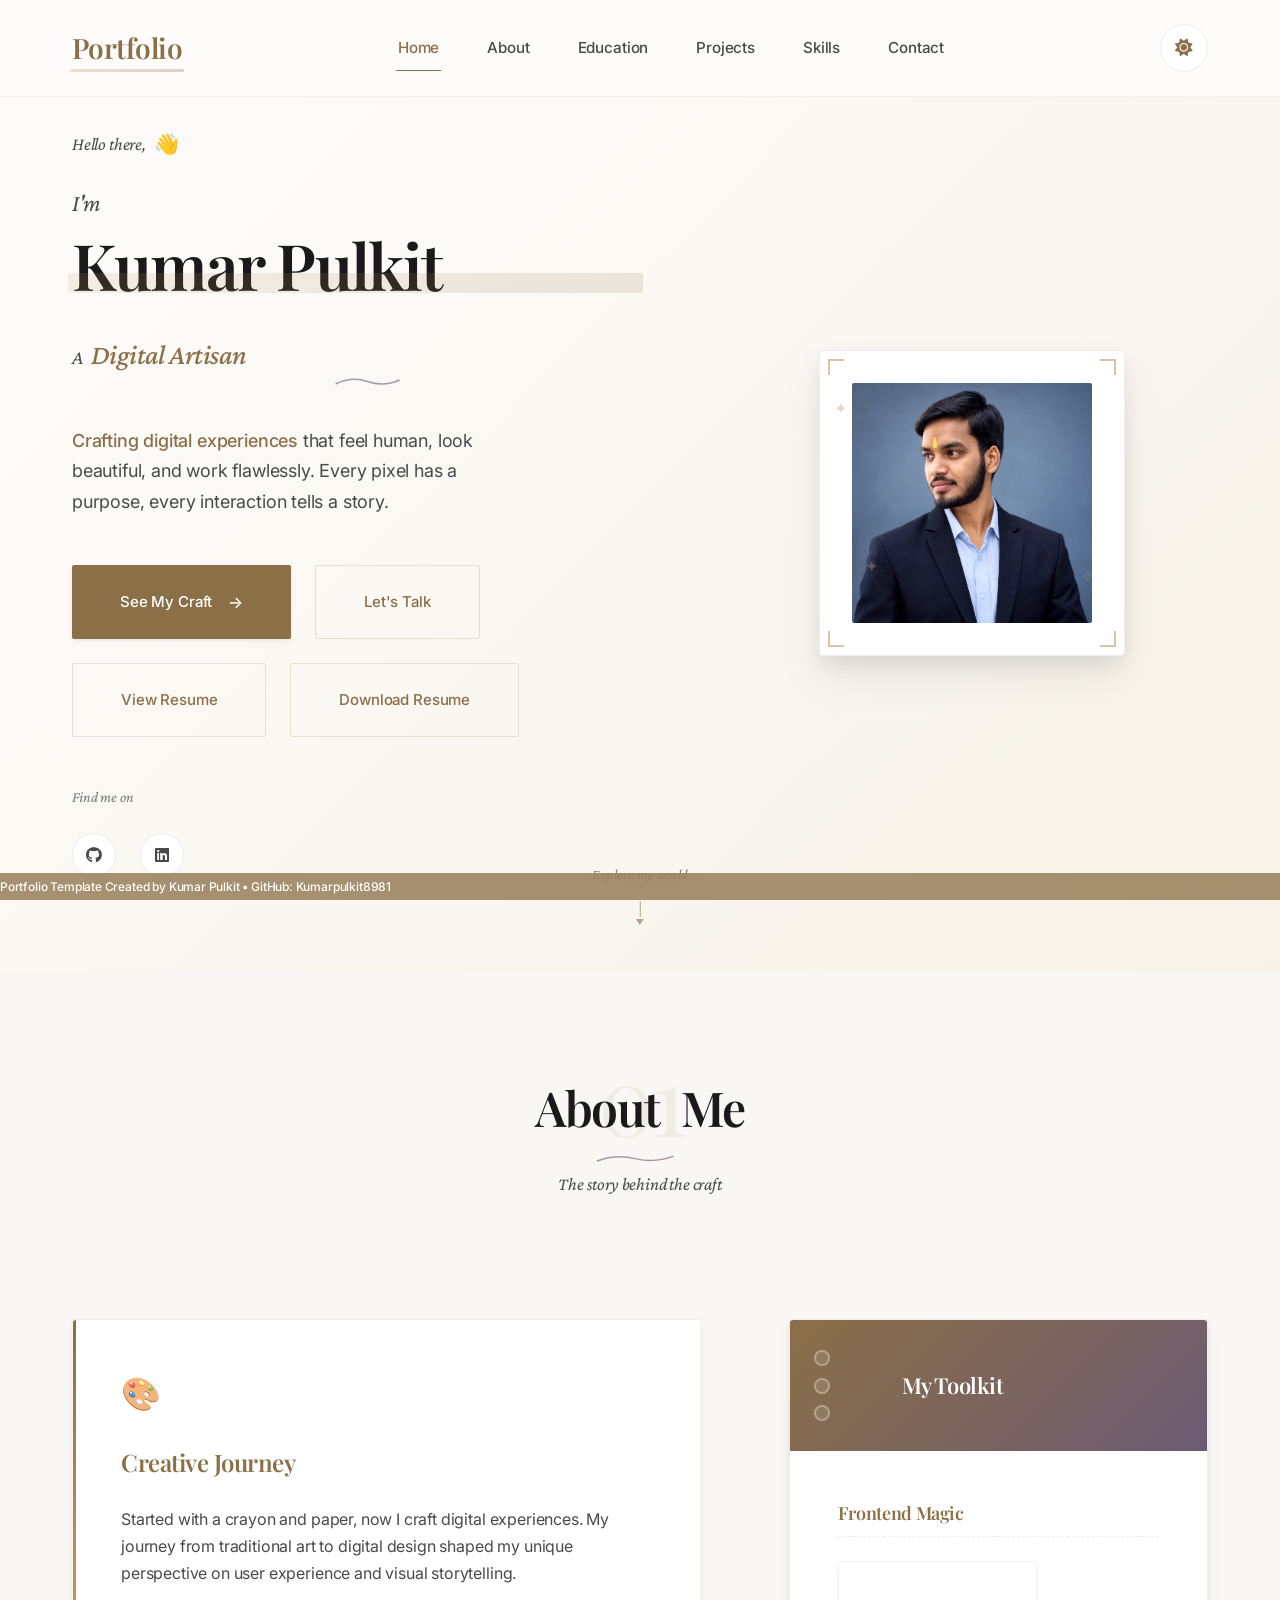
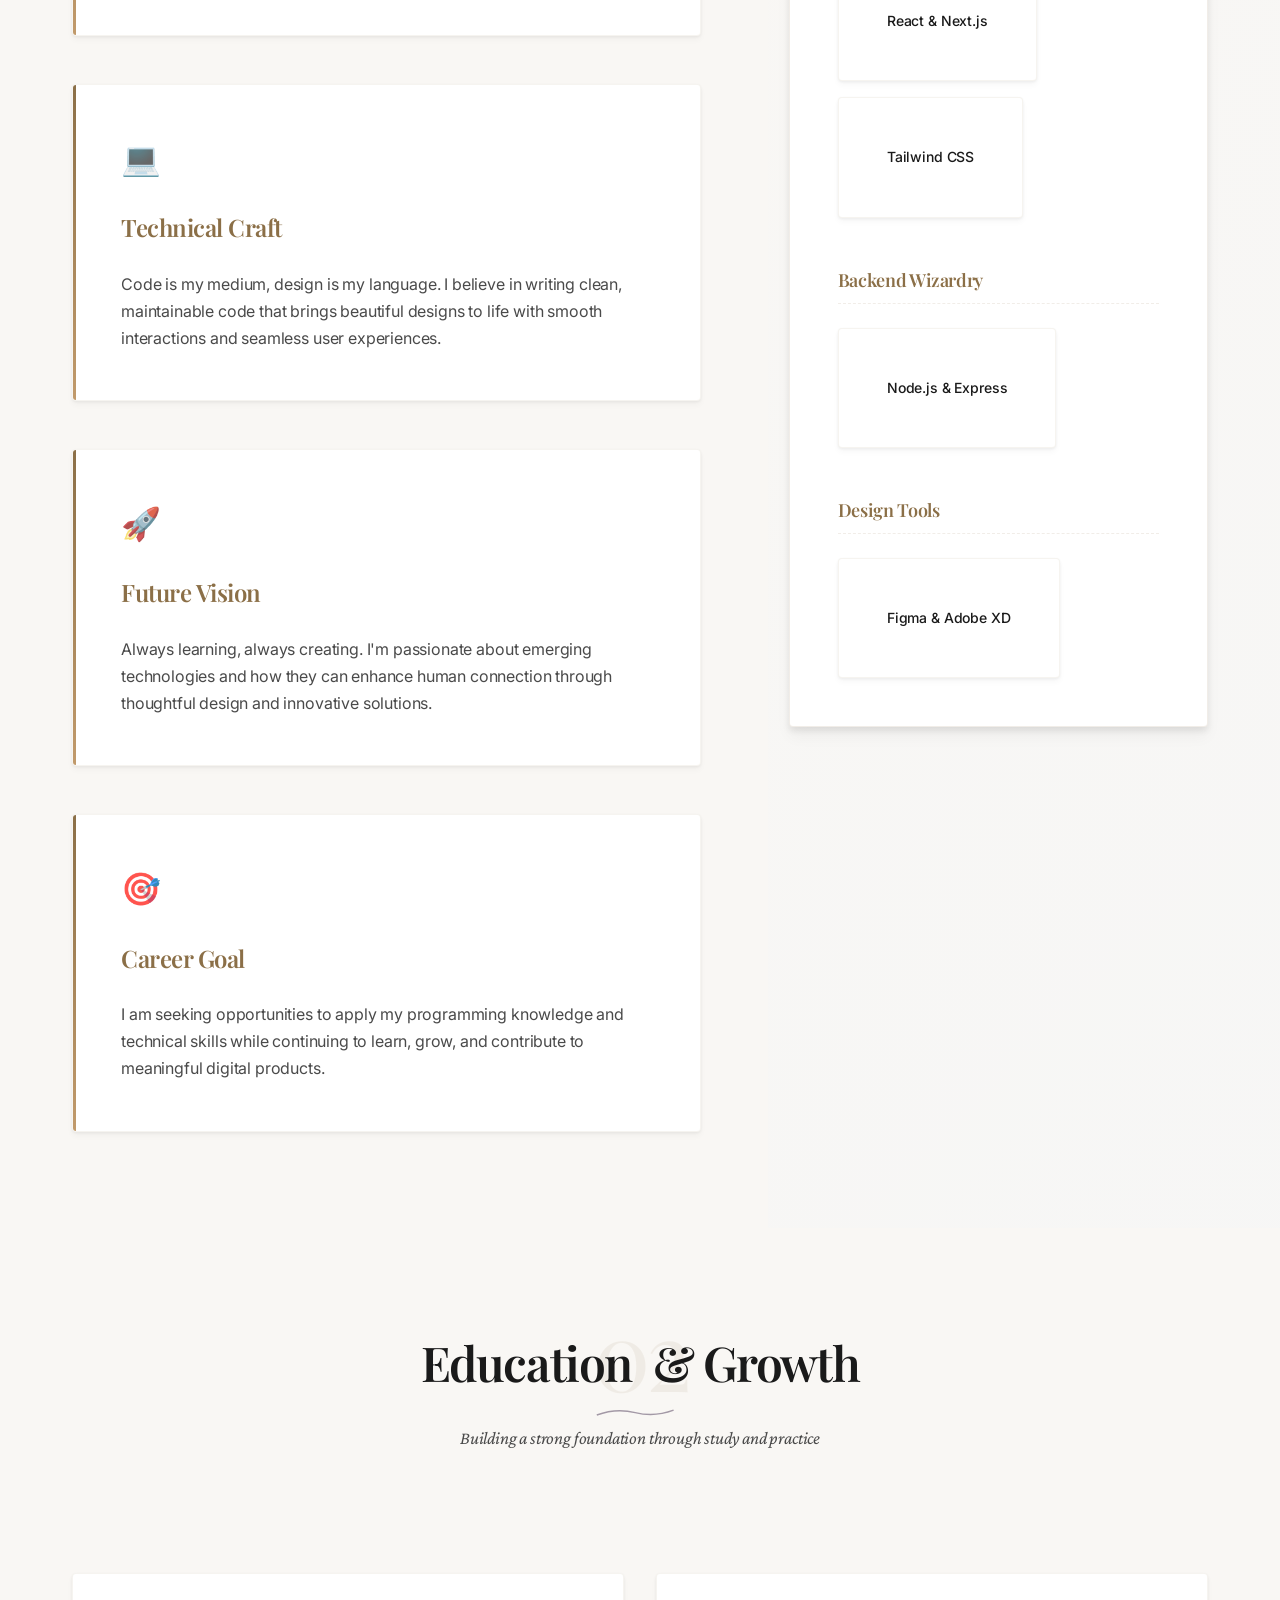
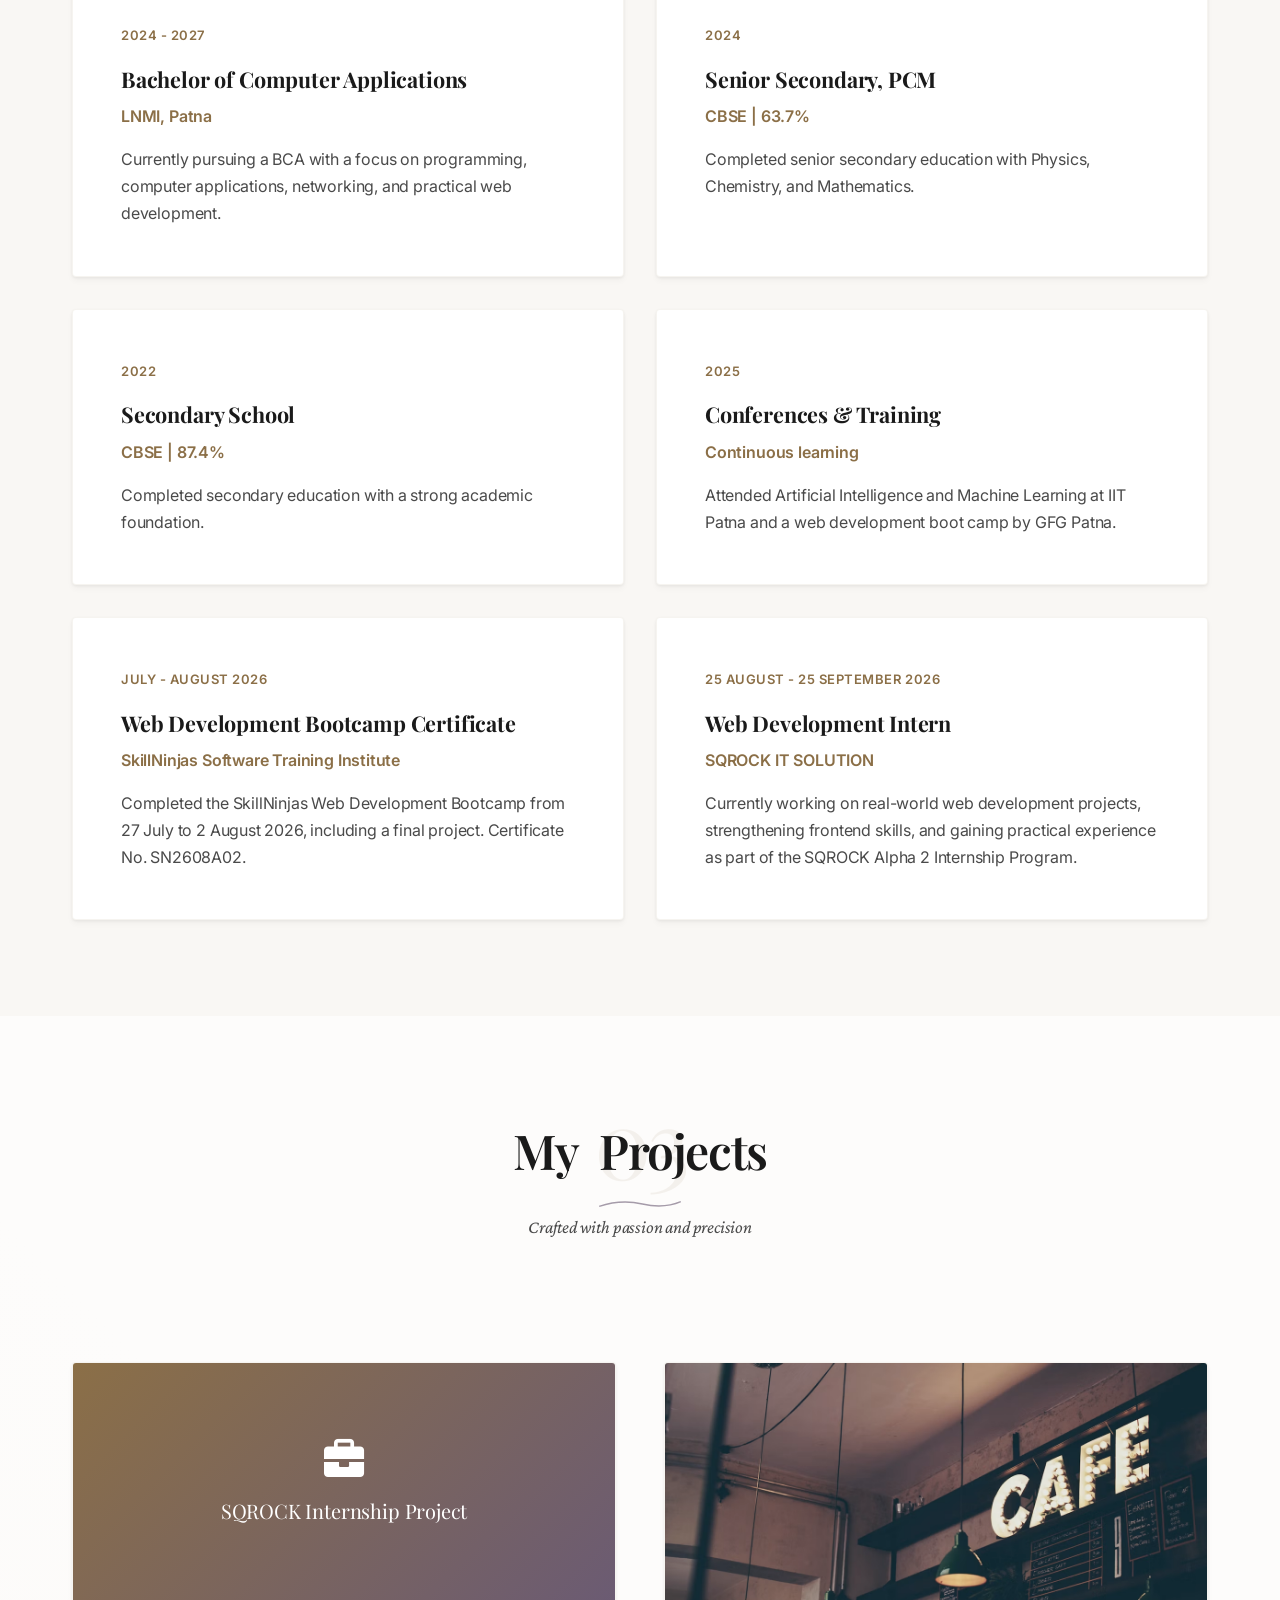
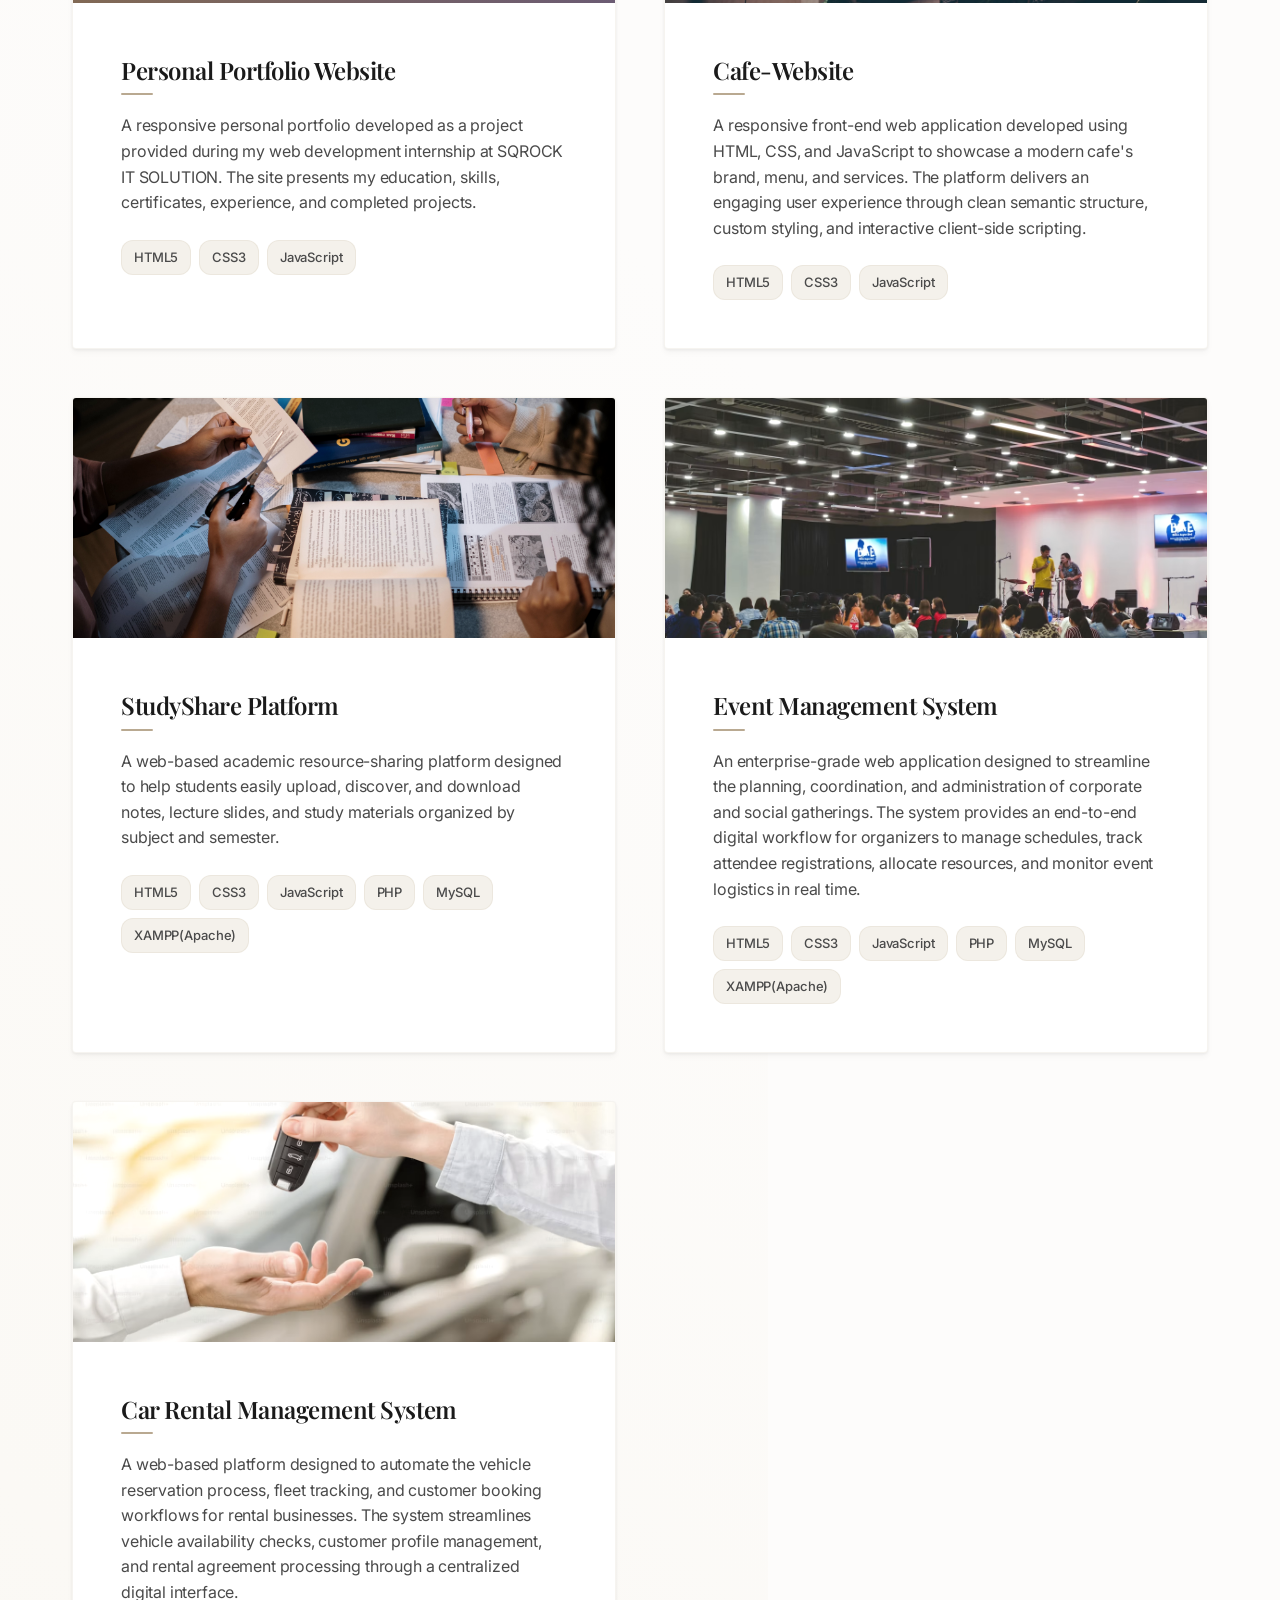
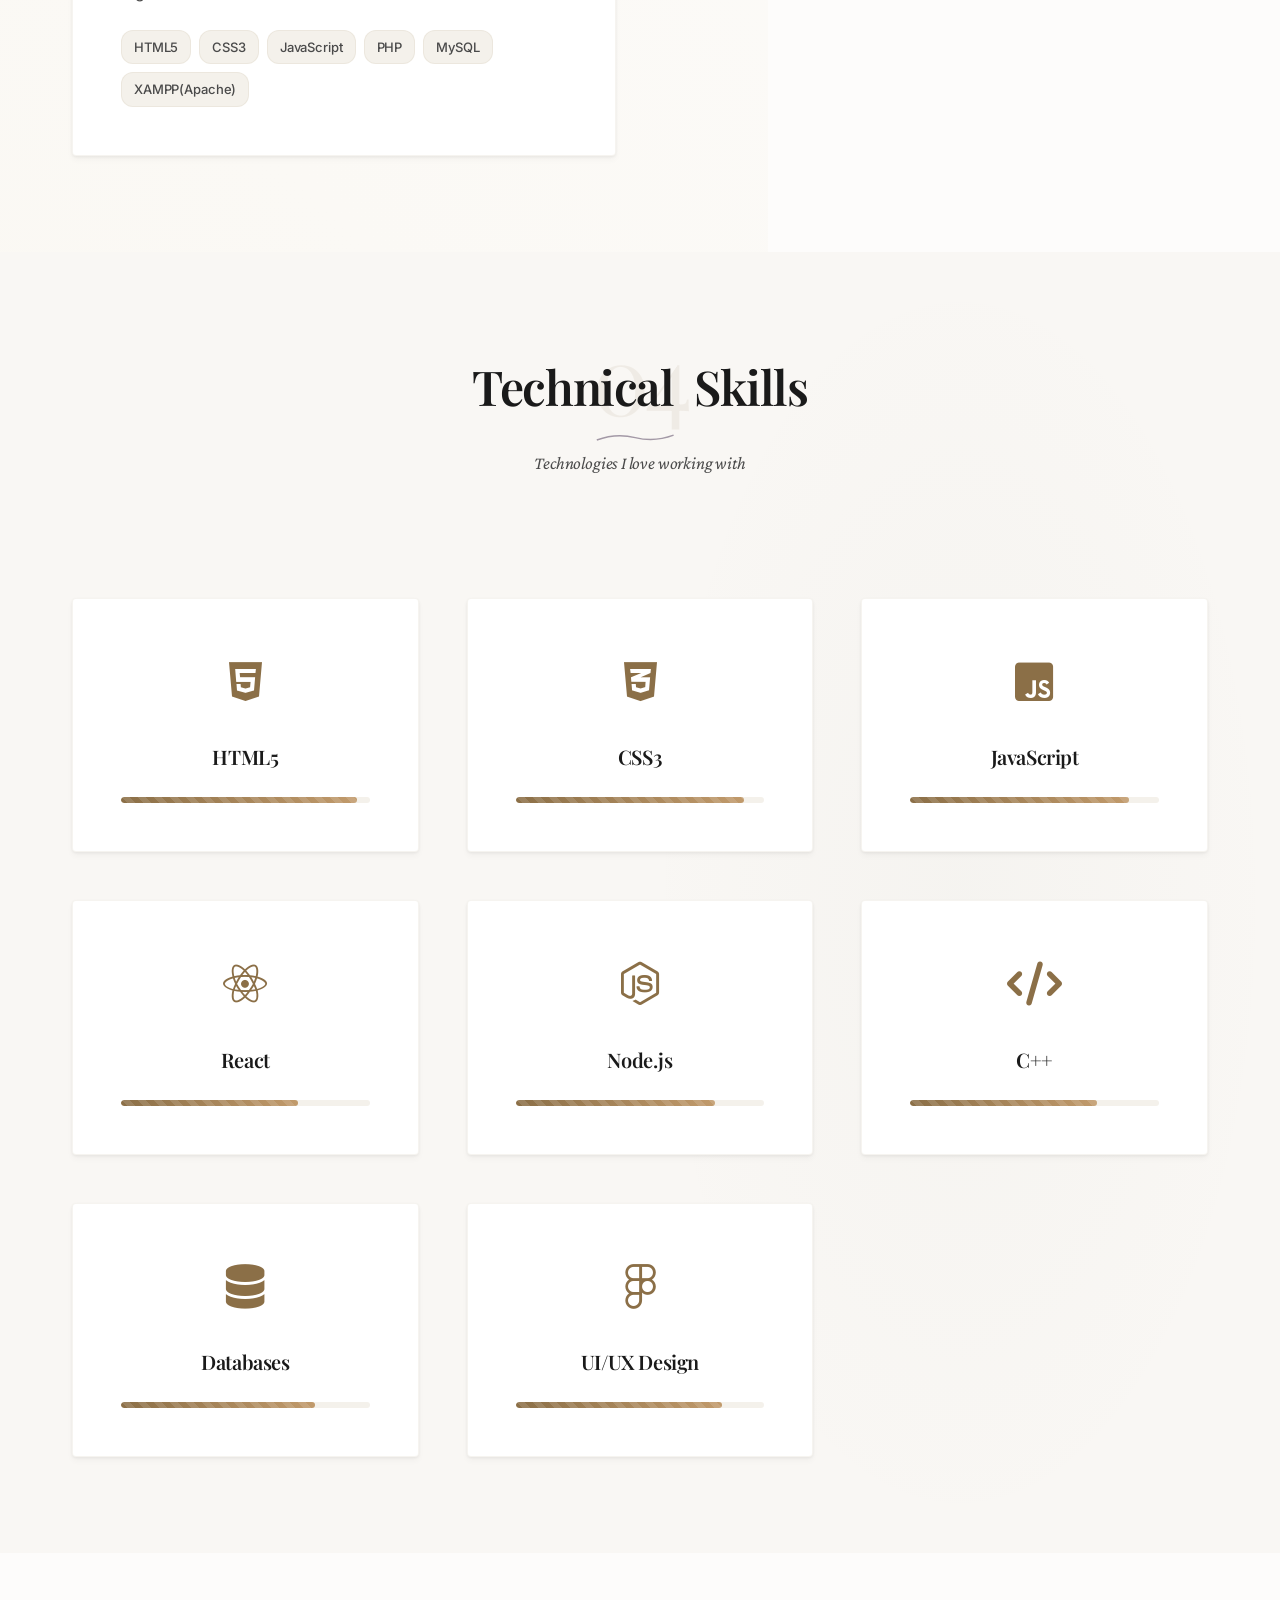
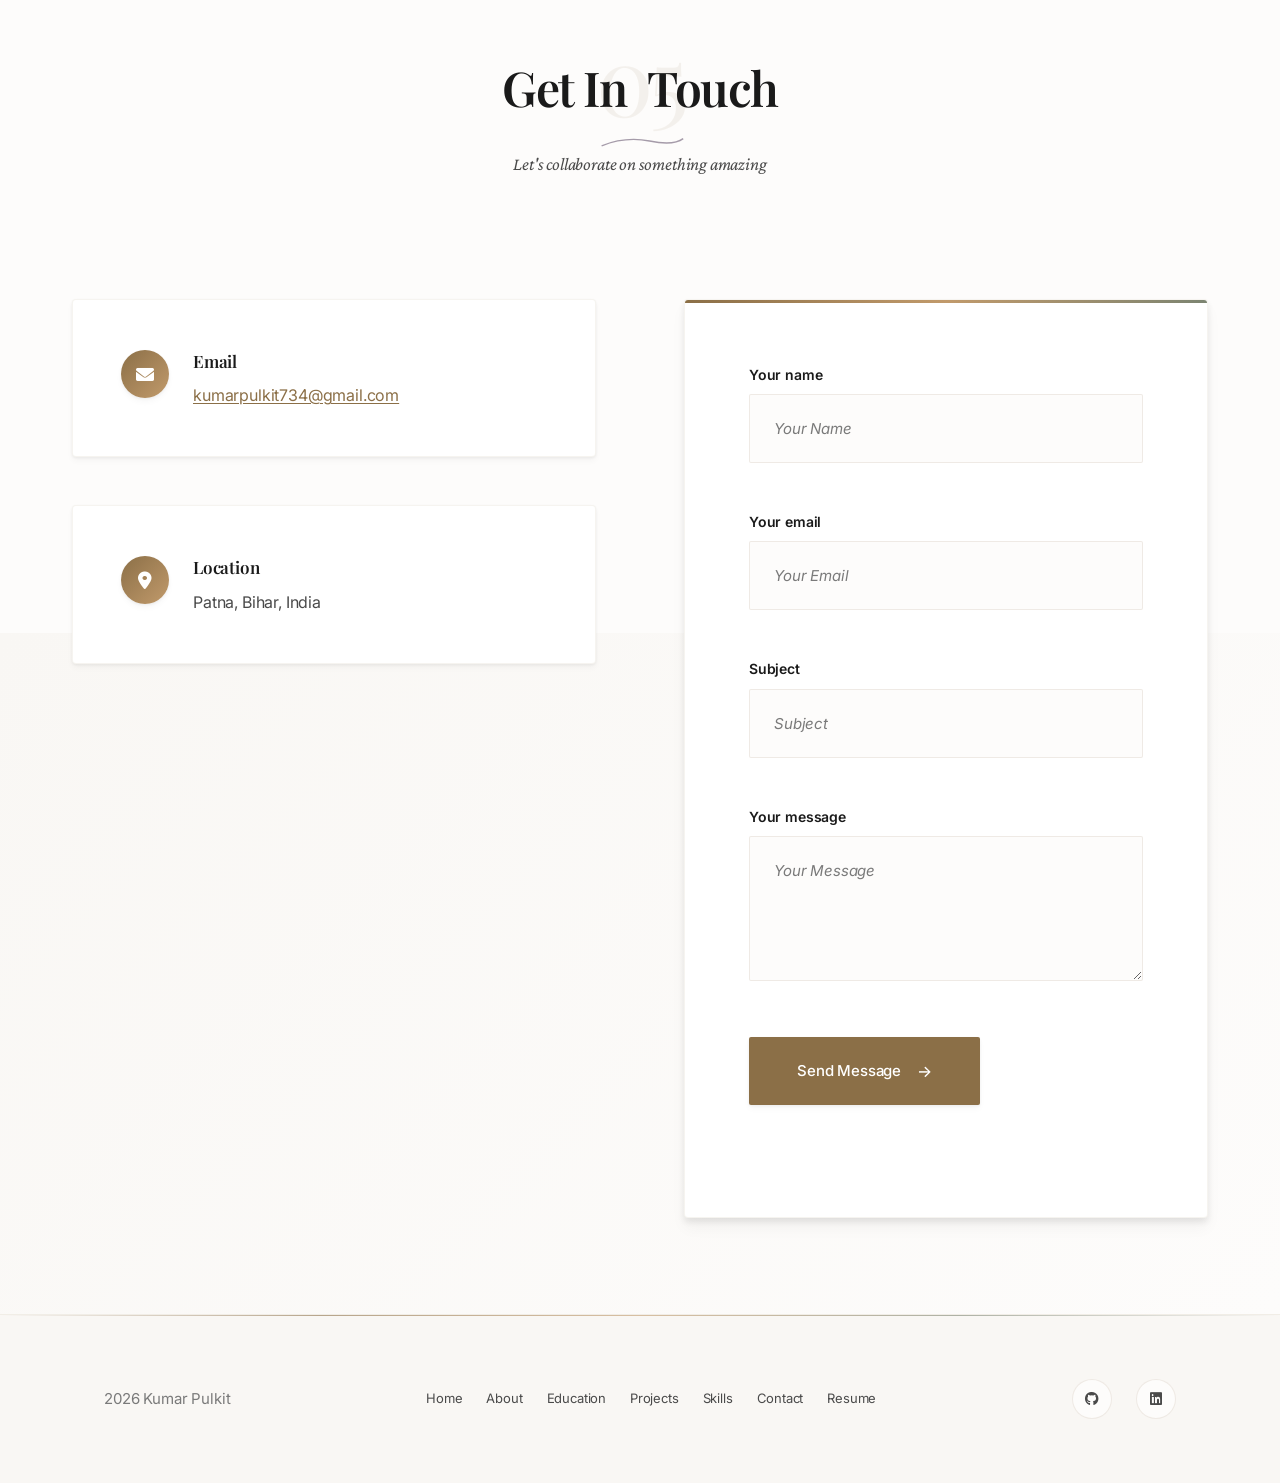
==== index.html @ 96146b45 "Fresh start" ====
<!DOCTYPE html>
<html lang="en">
<head>
    <meta charset="UTF-8">
    <meta name="viewport" content="width=device-width, initial-scale=1.0">
    <title>Kumar Pulkit - Digital Artisan</title>
    <meta name="description" content="Professional portfolio of a digital artisan crafting exceptional web experiences">
    <meta property="og:title" content="Kumar Pulkit - Digital Artisan">
    <meta property="og:description" content="Professional portfolio of Kumar Pulkit, crafting thoughtful digital experiences.">
    <meta property="og:type" content="website">
    <meta name="theme-color" content="#fdfcfb">
    <link rel="preconnect" href="https://cdnjs.cloudflare.com">
    <link href="https://cdnjs.cloudflare.com/ajax/libs/font-awesome/6.0.0/css/all.min.css" rel="stylesheet">
    <link rel="stylesheet" href="styles.css">
</head>
<body>
    <div class="creator-brand">
        <div class="brand-marquee">Portfolio Template Created by Kumar Pulkit  • GitHub: Kumarpulkit8981     </div>
    </div>
    <!-- Elegant Paper Texture -->
    <div class="paper-texture"></div>
    
    <!-- Sophisticated Background Elements -->
    <div class="art-elements">
        <div class="floating-shape shape-1"></div>
        <div class="floating-shape shape-2"></div>
        <div class="floating-shape shape-3"></div>
        <div class="ink-splash splash-1"></div>
        <div class="ink-splash splash-2"></div>
    </div>
    
    <!-- Navigation -->
    <nav class="navbar" id="navbar">
        <div class="nav-content">
            <a href="#home" class="logo" aria-label="Kumar Pulkit portfolio home">
                <div class="logo-sketch">
                    <span class="logo-text">Portfolio</span>
                    <div class="underline-sketch"></div>
                </div>
            </a>
            <div class="nav-links" id="navLinks">
                <a href="#home" class="nav-link active">
                    <span class="link-text">Home</span>
                    <div class="link-doodle"></div>
                </a>
                <a href="#about" class="nav-link">
                    <span class="link-text">About</span>
                    <div class="link-doodle"></div>
                </a>
                <a href="#education" class="nav-link">
                    <span class="link-text">Education</span>
                    <div class="link-doodle"></div>
                </a>
                <a href="#projects" class="nav-link">
                    <span class="link-text">Projects</span>
                    <div class="link-doodle"></div>
                </a>
                <a href="#skills" class="nav-link">
                    <span class="link-text">Skills</span>
                    <div class="link-doodle"></div>
                </a>
                <a href="#contact" class="nav-link">
                    <span class="link-text">Contact</span>
                    <div class="link-doodle"></div>
                </a>
            </div>
            <div class="nav-right">
                <button class="theme-toggle" id="themeToggle" type="button" aria-label="Switch to dark theme" aria-pressed="false">
                    <div class="toggle-inner">
                        <i class="fas fa-sun light-icon"></i>
                        <i class="fas fa-moon dark-icon"></i>
                    </div>
                </button>
                <button class="hamburger" id="hamburger" type="button" aria-label="Open navigation menu" aria-expanded="false" aria-controls="navLinks">
                    <span></span>
                    <span></span>
                    <span></span>
                </button>
            </div>
        </div>
    </nav>

    <!-- Hero Section -->
    <section id="home" class="hero">
        <div class="hero-content">
            <div class="hero-text">
                <div class="greeting-container">
                    <p class="greeting">Hello there,</p>
                    <div class="wave-hand">👋</div>
                </div>
                <div class="name-container">
                    <span class="name-prefix">I'm</span>
                    <h1 class="name-main">Kumar Pulkit</h1>
                    <div class="name-highlight"></div>
                </div>
                <div class="role-container">
                    <span class="role-label">A</span>
                    <span class="role-main" id="roleText">Digital Artisan</span>
                    <div class="role-sketch">
                        <svg viewBox="0 0 100 20" class="role-underline">
                            <path d="M5,15 Q25,5 45,12 T85,10" stroke="currentColor" stroke-width="2" fill="none"/>
                        </svg>
                    </div>
                </div>
                <p class="hero-description">
                    <span class="description-highlight">Crafting digital experiences</span> that feel human, 
                    look beautiful, and work flawlessly. Every pixel has a purpose, 
                    every interaction tells a story.
                </p>
                <div class="hero-buttons">
                    <a href="#projects" class="btn btn-primary">
                        <span class="btn-text">See My Craft</span>
                        <div class="btn-arrow">→</div>
                    </a>
                    <a href="#contact" class="btn btn-secondary">
                        <span class="btn-text">Let's Talk</span>
                    </a>
                    <a href="resume.html" class="btn btn-secondary">
                        <span class="btn-text">View Resume</span>
                    </a>
                    <a href="resume.pdf" class="btn btn-secondary" download>
                        <span class="btn-text">Download Resume</span>
                    </a>
                </div>
                <div class="social-container">
                    <div class="social-label">Find me on</div>
                    <div class="social-links">
                        <a href="https://github.com/Kumarpulkit8981" class="social-link" data-platform="github" aria-label="Visit Kumar Pulkit on GitHub">
                            <i class="fab fa-github"></i>
                        </a>
                        <a href="https://www.linkedin.com/in/kumar-pulkit-21kp" class="social-link" data-platform="linkedin" aria-label="Visit Kumar Pulkit on LinkedIn">
                            <i class="fab fa-linkedin"></i>
                        </a>
                    </div>
                </div>
            </div>
            <div class="hero-visual">
                <div class="profile-artwork">
                    <div class="profile-frame">
                        <div class="frame-corner tl"></div>
                        <div class="frame-corner tr"></div>
                        <div class="frame-corner bl"></div>
                        <div class="frame-corner br"></div>
                        <div class="profile-image-container">
                            <img src="images/my-photo.jpg" alt="Portrait of Kumar Pulkit" class="profile-image">
                        </div>
                    </div>
                    <!-- <div class="profile-quote-bubble">
                        <div class="quote-text">"Design is thinking made visual"</div>
                    </div> -->
                    <div class="decorative-elements">
                        <div class="deco-star star-1">✦</div>
                        <div class="deco-star star-2">✧</div>
                        <div class="deco-star star-3">✦</div>
                    </div>
                </div>
            </div>
        </div>
        <div class="scroll-invitation">
            <div class="scroll-text">Explore my world</div>
            <div class="scroll-arrow">
                <div class="arrow-line"></div>
                <div class="arrow-head"></div>
            </div>
        </div>
    </section>

    <!-- About Section -->
    <section id="about" class="about">
        <div class="container">
            <div class="section-header">
                <div class="section-number">01</div>
                <h2 class="section-title">
                    <span class="title-word">About</span>
                    <span class="title-word">Me</span>
                    <div class="title-sketch">
                        <svg viewBox="0 0 200 50" class="title-underline">
                            <path d="M10,25 Q50,10 90,20 T170,15" stroke="currentColor" stroke-width="3" fill="none"/>
                        </svg>
                    </div>
                </h2>
                <p class="section-subtitle">The story behind the craft</p>
            </div>
            <div class="about-content">
                <div class="about-story">
                    <div class="story-card fade-in">
                        <div class="card-number">🎨</div>
                        <h3>Creative Journey</h3>
                        <p>Started with a crayon and paper, now I craft digital experiences. 
                        My journey from traditional art to digital design shaped my unique 
                        perspective on user experience and visual storytelling.</p>
                    </div>
                    <div class="story-card fade-in">
                        <div class="card-number">💻</div>
                        <h3>Technical Craft</h3>
                        <p>Code is my medium, design is my language. I believe in writing 
                        clean, maintainable code that brings beautiful designs to life 
                        with smooth interactions and seamless user experiences.</p>
                    </div>
                    <div class="story-card fade-in">
                        <div class="card-number">🚀</div>
                        <h3>Future Vision</h3>
                        <p>Always learning, always creating. I'm passionate about emerging 
                        technologies and how they can enhance human connection through 
                        thoughtful design and innovative solutions.</p>
                    </div>
                    <div class="story-card fade-in">
                        <div class="card-number">🎯</div>
                        <h3>Career Goal</h3>
                        <p>I am seeking opportunities to apply my programming knowledge and technical skills while continuing to learn, grow, and contribute to meaningful digital products.</p>
                    </div>
                </div>
                <div class="about-skills">
                    <div class="skills-notebook">
                        <div class="notebook-header">
                            <div class="notebook-rings">
                                <div class="ring"></div>
                                <div class="ring"></div>
                                <div class="ring"></div>
                            </div>
                            <h4>My Toolkit</h4>
                        </div>
                        <div class="skills-pages">
                            <div class="skills-page">
                                <div class="page-title">Frontend Magic</div>
                                <div class="skill-items">
                                    <div class="skill-item"><span>React & Next.js</span></div>
                                    <!-- <div class="skill-item"><span>TypeScript</span></div> -->
                                    <div class="skill-item"><span>Tailwind CSS</span></div>
                                    <!-- <div class="skill-item"><span>Framer Motion</span></div> -->
                                </div>
                            </div>
                            <div class="skills-page">
                                <div class="page-title">Backend Wizardry</div>
                                <div class="skill-items">
                                    <div class="skill-item"><span>Node.js & Express</span></div>
                                    <!-- <div class="skill-item"><span>Python & FastAPI</span></div>
                                    <div class="skill-item"><span>PostgreSQL</span></div>
                                    <div class="skill-item"><span>MongoDB</span></div> -->
                                </div>
                            </div>
                            <div class="skills-page">
                                <div class="page-title">Design Tools</div>
                                <div class="skill-items">
                                    <div class="skill-item"><span>Figma & Adobe XD</span></div>
                                    <!-- <div class="skill-item"><span>Photoshop</span></div>
                                    <div class="skill-item"><span>Blender 3D</span></div>
                                    <div class="skill-item"><span>Procreate</span></div> -->
                                </div>
                            </div>
                        </div>
                    </div>
                </div>
            </div>
        </div>
    </section>

    <!-- Education and Experience Section -->
    <section id="education" class="education">
        <div class="container">
            <div class="section-header">
                <div class="section-number">02</div>
                <h2 class="section-title">
                    <span class="title-word">Education</span>
                    <span class="title-word">& Growth</span>
                    <div class="title-sketch">
                        <svg viewBox="0 0 200 50" class="title-underline">
                            <path d="M10,25 Q50,10 90,20 T170,15" stroke="currentColor" stroke-width="3" fill="none"/>
                        </svg>
                    </div>
                </h2>
                <p class="section-subtitle">Building a strong foundation through study and practice</p>
            </div>
            <div class="education-grid">
                <article class="education-card fade-in">
                    <span class="education-period">2024 - 2027</span>
                    <h3>Bachelor of Computer Applications</h3>
                    <p class="education-place">LNMI, Patna</p>
                    <p>Currently pursuing a BCA with a focus on programming, computer applications, networking, and practical web development.</p>
                </article>
                <article class="education-card fade-in">
                    <span class="education-period">2024</span>
                    <h3>Senior Secondary, PCM</h3>
                    <p class="education-place">CBSE | 63.7%</p>
                    <p>Completed senior secondary education with Physics, Chemistry, and Mathematics.</p>
                </article>
                <article class="education-card fade-in">
                    <span class="education-period">2022</span>
                    <h3>Secondary School</h3>
                    <p class="education-place">CBSE | 87.4%</p>
                    <p>Completed secondary education with a strong academic foundation.</p>
                </article>
                <article class="education-card fade-in">
                    <span class="education-period">2025</span>
                    <h3>Conferences & Training</h3>
                    <p class="education-place">Continuous learning</p>
                    <p>Attended Artificial Intelligence and Machine Learning at IIT Patna and a web development boot camp by GFG Patna.</p>
                </article>
                <article class="education-card fade-in">
                    <span class="education-period">July - August 2026</span>
                    <h3>Web Development Bootcamp Certificate</h3>
                    <p class="education-place">SkillNinjas Software Training Institute</p>
                    <p>Completed the SkillNinjas Web Development Bootcamp from 27 July to 2 August 2026, including a final project. Certificate No. SN2608A02.</p>
                </article>
                <article class="education-card fade-in">
                    <span class="education-period">25 August - 25 September 2026</span>
                    <h3>Web Development Intern</h3>
                    <p class="education-place">SQROCK IT SOLUTION</p>
                    <p>Currently working on real-world web development projects, strengthening frontend skills, and gaining practical experience as part of the SQROCK Alpha 2 Internship Program.</p>
                </article>
            </div>
        </div>
    </section>

    <!-- Projects Section -->
    <section id="projects" class="projects">
        <div class="container">
            <div class="section-header">
                <div class="section-number">03</div>
                <h2 class="section-title">
                    <span class="title-word">My</span>
                    <span class="title-word">Projects</span>
                    <div class="title-sketch">
                        <svg viewBox="0 0 200 50" class="title-underline">
                            <path d="M15,30 Q60,15 105,25 T185,20" stroke="currentColor" stroke-width="3" fill="none"/>
                        </svg>
                    </div>
                </h2>
                <p class="section-subtitle">Crafted with passion and precision</p>
            </div>
            <div class="projects-grid">
                <div class="project-card fade-in">
                    <div class="project-image project-placeholder" role="img" aria-label="Personal portfolio website project">
                        <i class="fas fa-briefcase"></i>
                        <span>SQROCK Internship Project</span>
                        <div class="project-overlay">
                            <div class="project-links">
                                <a href="https://github.com/Kumarpulkit8981/Portfolio-Website" class="project-link" title="View Code" aria-label="View Personal Portfolio Website source code">
                                    <i class="fab fa-github"></i>
                                </a>
                                <a href="https://kumarpulkit8981.github.io/Portfolio-Website/" class="project-link" title="Live Demo" aria-label="Open Personal Portfolio Website live demo">
                                    <i class="fas fa-external-link-alt"></i>
                                </a>
                            </div>
                        </div>
                    </div>
                    <div class="project-info">
                        <h3 class="project-title">Personal Portfolio Website</h3>
                        <p class="project-description">
                            A responsive personal portfolio developed as a project provided during my web development internship at SQROCK IT SOLUTION. The site presents my education, skills, certificates, experience, and completed projects.
                        </p>
                        <div class="project-tech">
                            <span class="tech-tag"><span>HTML5</span></span>
                            <span class="tech-tag"><span>CSS3</span></span>
                            <span class="tech-tag"><span>JavaScript</span></span>
                        </div>
                    </div>
                </div>

                <div class="project-card fade-in">
                    <div class="project-image">
                        <img src="images/cafe.jpg" alt="Cafe Website" loading="lazy" decoding="async">
                        <div class="project-overlay">
                            <div class="project-links">
                                <a href="https://github.com/Kumarpulkit8981/Cafe-Website" class="project-link" title="View Code" aria-label="View Cafe Website source code">
                                    <i class="fab fa-github"></i>
                                </a>
                                <a href="https://kumarpulkit8981.github.io/Cafe-Website/" class="project-link" title="Live Demo" aria-label="Open Cafe Website live demo">
                                    <i class="fas fa-external-link-alt"></i>
                                </a>
                            </div>
                        </div>
                    </div>
                    <div class="project-info">
                        <h3 class="project-title">Cafe-Website</h3>
                        <p class="project-description">
                           A responsive front-end web application developed using HTML, CSS, and JavaScript 
                           to showcase a modern cafe's brand, menu, and services.
                           The platform delivers an engaging user experience through clean semantic structure, custom styling, and interactive client-side scripting.
                        </p>
                        <div class="project-tech">
                            <span class="tech-tag"><span>HTML5</span></span>
                            <span class="tech-tag"><span>CSS3</span></span>
                            <span class="tech-tag"><span>JavaScript</span></span>
                        </div>
                    </div>
                </div>

                <div class="project-card fade-in">
                    <div class="project-image">
                        <img src="images/studyshare.jpg" alt="StudyShare Platform" loading="lazy" decoding="async">
                        <div class="project-overlay">
                            <div class="project-links">
                                <a href="https://github.com/Kumarpulkit8981/studyshare" class="project-link" title="View Code" aria-label="View StudyShare source code">
                                    <i class="fab fa-github"></i>
                                </a>
                                <a href="https://kumarpulkit8981.github.io/studyshare/" class="project-link" title="Live Demo" aria-label="Open StudyShare live demo">
                                    <i class="fas fa-external-link-alt"></i>
                                </a>
                            </div>
                        </div>
                    </div>
                    <div class="project-info">
                        <h3 class="project-title">StudyShare Platform</h3>
                        <p class="project-description">
                          A web-based academic resource-sharing platform designed to help students
                           easily upload, discover, and download notes, lecture slides, and study materials 
                           organized by subject and semester.
                        </p>
                        <div class="project-tech">
                            <span class="tech-tag"><span>HTML5</span></span>
                            <span class="tech-tag"><span>CSS3</span></span>
                            <span class="tech-tag"><span>JavaScript</span></span>
                            <span class="tech-tag"><span>PHP</span></span>
                            <span class="tech-tag"><span>MySQL</span></span>
                            <span class="tech-tag"><span>XAMPP(Apache)</span></span>

                        </div>
                    </div>
                </div>

                <div class="project-card fade-in">
                    <div class="project-image">
                        <img src="images/event.jpg" alt="Event Management System" loading="lazy" decoding="async">
                        <div class="project-overlay">
                            <div class="project-links">
                                <a href="https://github.com/Kumarpulkit8981/Event-Management-System" class="project-link" title="View Code" aria-label="View Event Management System source code">
                                    <i class="fab fa-github"></i>
                                </a>
                                <a href="https://kumarpulkit8981.github.io/Event-Management-System/" class="project-link" title="Live Demo" aria-label="Open Event Management System live demo">
                                    <i class="fas fa-external-link-alt"></i>
                                </a>
                            </div>
                        </div>
                    </div>
                    <div class="project-info">
                        <h3 class="project-title">Event Management System</h3>
                        <p class="project-description">
                           An enterprise-grade web application designed to streamline the planning, coordination, 
                           and administration of corporate and social gatherings.  The system provides an end-to-end digital 
                           workflow for organizers to manage schedules, track attendee registrations, allocate resources, and monitor event logistics in real time.
                        </p>
                        <div class="project-tech">
                            <span class="tech-tag"><span>HTML5</span></span>
                            <span class="tech-tag"><span>CSS3</span></span>
                            <span class="tech-tag"><span>JavaScript</span></span>
                            <span class="tech-tag"><span>PHP</span></span>
                            <span class="tech-tag"><span>MySQL</span></span>
                            <span class="tech-tag"><span>XAMPP(Apache)</span></span>
                        </div>
                    </div>
                </div>

                <div class="project-card fade-in">
                    <div class="project-image">
                        <img src="images/car-rental.jpg" alt="Car Rental Management System" loading="lazy" decoding="async">
                        <div class="project-overlay">
                            <div class="project-links">
                                <a href="https://github.com/Kumarpulkit8981/Car-Rental-Management-System" class="project-link" title="View Code" aria-label="View Car Rental Management System source code">
                                    <i class="fab fa-github"></i>
                                </a>
                                <a href="https://kumarpulkit8981.github.io/Car-Rental-Management-System/" class="project-link" title="Live Demo" aria-label="Open Car Rental Management System live demo">
                                    <i class="fas fa-mobile-alt"></i>
                                </a>
                            </div>
                        </div>
                    </div>
                    <div class="project-info">
                        <h3 class="project-title">Car Rental Management System</h3>
                        <p class="project-description">
                            A web-based platform designed to automate the vehicle reservation process, 
                            fleet tracking, and customer booking workflows for rental businesses. 
                            The system streamlines vehicle availability checks, customer profile management,
                             and rental agreement processing through a centralized digital interface.
                        </p>
                        <div class="project-tech">
                            <span class="tech-tag"><span>HTML5</span></span>
                            <span class="tech-tag"><span>CSS3</span></span>
                            <span class="tech-tag"><span>JavaScript</span></span>
                            <span class="tech-tag"><span>PHP</span></span>
                            <span class="tech-tag"><span>MySQL</span></span>
                            <span class="tech-tag"><span>XAMPP(Apache)</span></span>
                        </div>
                    </div>
                </div>
            </div>
        </div>
    </section>

    <!-- Skills Section -->
    <section id="skills" class="skills">
        <div class="container">
            <div class="section-header">
                <div class="section-number">04</div>
                <h2 class="section-title">
                    <span class="title-word">Technical</span>
                    <span class="title-word">Skills</span>
                    <div class="title-sketch">
                        <svg viewBox="0 0 200 50" class="title-underline">
                            <path d="M10,25 Q50,10 90,20 T170,15" stroke="currentColor" stroke-width="3" fill="none"/>
                        </svg>
                    </div>
                </h2>
                <p class="section-subtitle">Technologies I love working with</p>
            </div>
            <div class="skills-grid">
                <div class="skill-item fade-in">
                    <div class="skill-icon">
                        <i class="fab fa-html5"></i>
                    </div>
                    <h3>HTML5</h3>
                    <div class="skill-progress">
                        <div class="progress-bar" data-width="95%"></div>
                    </div>
                </div>
                <div class="skill-item fade-in">
                    <div class="skill-icon">
                        <i class="fab fa-css3-alt"></i>
                    </div>
                    <h3>CSS3</h3>
                    <div class="skill-progress">
                        <div class="progress-bar" data-width="92%"></div>
                    </div>
                </div>
                <div class="skill-item fade-in">
                    <div class="skill-icon">
                        <i class="fab fa-js-square"></i>
                    </div>
                    <h3>JavaScript</h3>
                    <div class="skill-progress">
                        <div class="progress-bar" data-width="88%"></div>
                    </div>
                </div>
                <div class="skill-item fade-in">
                    <div class="skill-icon">
                        <i class="fab fa-react"></i>
                    </div>
                    <h3>React</h3>
                    <div class="skill-progress">
                        <div class="progress-bar" data-width="71%"></div>
                    </div>
                </div>
                <div class="skill-item fade-in">
                    <div class="skill-icon">
                        <i class="fab fa-node-js"></i>
                    </div>
                    <h3>Node.js</h3>
                    <div class="skill-progress">
                        <div class="progress-bar" data-width="80%"></div>
                    </div>
                </div>
                <div class="skill-item fade-in">
                    <div class="skill-icon">
                        <i class="fas fa-code"></i>
                    </div>
                    <h3>C++</h3>
                    <div class="skill-progress">
                        <div class="progress-bar" data-width="75%"></div>
                    </div>
                </div>
                <div class="skill-item fade-in">
                    <div class="skill-icon">
                        <i class="fas fa-database"></i>
                    </div>
                    <h3>Databases</h3>
                    <div class="skill-progress">
                        <div class="progress-bar" data-width="78%"></div>
                    </div>
                </div>
                <div class="skill-item fade-in">
                    <div class="skill-icon">
                        <i class="fab fa-figma"></i>
                    </div>
                    <h3>UI/UX Design</h3>
                    <div class="skill-progress">
                        <div class="progress-bar" data-width="83%"></div>
                    </div>
                </div>
            </div>
        </div>
    </section>

    <!-- Contact Section -->
    <section id="contact" class="contact">
        <div class="container">
            <div class="section-header">
                <div class="section-number">05</div>
                <h2 class="section-title">
                    <span class="title-word">Get In</span>
                    <span class="title-word">Touch</span>
                    <div class="title-sketch">
                        <svg viewBox="0 0 200 50" class="title-underline">
                            <path d="M20,35 Q70,15 120,25 T190,20" stroke="currentColor" stroke-width="3" fill="none"/>
                        </svg>
                    </div>
                </h2>
                <p class="section-subtitle">Let's collaborate on something amazing</p>
            </div>
            <div class="contact-content">
                <div class="contact-info">
                    <div class="contact-item fade-in">
                        <div class="contact-icon">
                            <i class="fas fa-envelope"></i>
                        </div>
                        <div class="contact-details">
                            <h4>Email</h4>
                            <p><a href="mailto:kumarpulkit734@gmail.com">kumarpulkit734@gmail.com</a></p>
                        </div>
                    </div>
                    <div class="contact-item fade-in">
                        <div class="contact-icon">
                            <i class="fas fa-map-marker-alt"></i>
                        </div>
                        <div class="contact-details">
                            <h4>Location</h4>
                            <p>Patna, Bihar, India</p>
                        </div>
                    </div>
                </div>
                <form class="contact-form fade-in" id="contactForm" action="mailto:kumarpulkit734@gmail.com" method="post" enctype="text/plain">
                    <div class="form-group">
                        <label for="name">Your name</label>
                        <input type="text" id="name" name="name" placeholder="Your Name" autocomplete="name" required>
                    </div>
                    <div class="form-group">
                        <label for="email">Your email</label>
                        <input type="email" id="email" name="email" placeholder="Your Email" autocomplete="email" required>
                    </div>
                    <div class="form-group">
                        <label for="subject">Subject</label>
                        <input type="text" id="subject" name="subject" placeholder="Subject" autocomplete="off" required>
                    </div>
                    <div class="form-group">
                        <label for="message">Your message</label>
                        <textarea id="message" name="message" placeholder="Your Message" rows="5" required></textarea>
                    </div>
                    <button type="submit" class="btn btn-primary">
                        <span class="btn-text">Send Message</span>
                        <div class="btn-arrow">→</div>
                    </button>
                    <p class="form-status" id="formStatus" role="status" aria-live="polite"></p>
                </form>
            </div>
        </div>
    </section>

    <!-- Footer -->
    <footer class="footer">
        <div class="container">
            <div class="footer-content">
                <div class="footer-text">
                    <p>2026 Kumar Pulkit </p>
                </div>
                <nav class="footer-nav" aria-label="Footer navigation">
                    <a href="#home">Home</a>
                    <a href="#about">About</a>
                    <a href="#education">Education</a>
                    <a href="#projects">Projects</a>
                    <a href="#skills">Skills</a>
                    <a href="#contact">Contact</a>
                    <a href="resume.html">Resume</a>
                </nav>
                <div class="footer-social">
                    <a href="https://github.com/kumarpulkit8981" class="social-link" title="GitHub" aria-label="Visit Kumar Pulkit on GitHub"><i class="fab fa-github"></i></a>
                    <a href="https://www.linkedin.com/in/kumar-pulkit-21kp/" class="social-link" title="LinkedIn" aria-label="Visit Kumar Pulkit on LinkedIn"><i class="fab fa-linkedin"></i></a>
                </div>
            </div>
        </div>
    </footer>

    <script src="script.js"></script>
</body>
</html>
---- styles.css ----
/* Import Museum-Quality Typography */
@import url('https://fonts.googleapis.com/css2?family=Playfair+Display:ital,wght@0,400;0,500;0,600;0,700;1,400;1,500&family=Inter:wght@300;400;500;600;700&family=Crimson+Pro:ital,wght@0,300;0,400;0,500;1,400&display=swap');

.creator-brand {
    position: fixed;
    bottom: 0;
    left: 0;
    width: 100%;
    background: rgba(139, 111, 71, 0.95);
    color: white;
    font-size: 0.75rem;
    padding: 0.25rem 0;
    z-index: 9999;
    backdrop-filter: blur(10px);
    pointer-events: none;
    opacity: 0.8;
}
.brand-marquee {
    animation: scroll-left 25s linear infinite;
    white-space: nowrap;
    font-weight: 500;
}
@keyframes scroll-left {
    0% { transform: translateX(100%); }
    100% { transform: translateX(-100%); }
}

/* Museum-Inspired Color Palette */
:root {
    /* Light Theme - Museum Whites & Warm Tones */
    --bg-primary: #fdfcfb;
    --bg-secondary: #f9f7f4;
    --bg-accent: #f4f1eb;
    --bg-card: #ffffff;
    --bg-overlay: rgba(253, 252, 251, 0.95);
    
    --text-primary: #1a1a1a;
    --text-secondary: #4a4a4a;
    --text-muted: #7a7a7a;
    --text-light: #a0a0a0;
    
    /* Museum-Inspired Accents */
    --accent-primary: #8b6f47;     /* Warm Bronze */
    --accent-secondary: #6b5b73;   /* Muted Aubergine */
    --accent-tertiary: #7c8471;    /* Sage Green */
    --accent-gold: #c19a6b;        /* Museum Gold */
    --accent-navy: #2c3e50;        /* Deep Navy */
    
    /* Sophisticated Highlights */
    --highlight-warm: #f7f3e9;     /* Warm Cream */
    --highlight-cool: #f1f5f9;     /* Cool White */
    --highlight-accent: #f9f7f4;   /* Soft Beige */
    
    /* Borders & Shadows */
    --border-subtle: rgba(139, 111, 71, 0.08);
    --border-soft: rgba(139, 111, 71, 0.12);
    --border-medium: rgba(139, 111, 71, 0.18);
    
    --shadow-subtle: 0 1px 3px rgba(0, 0, 0, 0.02), 0 1px 2px rgba(0, 0, 0, 0.04);
    --shadow-soft: 0 4px 6px rgba(0, 0, 0, 0.03), 0 1px 3px rgba(0, 0, 0, 0.06);
    --shadow-medium: 0 10px 15px rgba(0, 0, 0, 0.04), 0 4px 6px rgba(0, 0, 0, 0.08);
    --shadow-large: 0 25px 50px rgba(0, 0, 0, 0.06), 0 10px 20px rgba(0, 0, 0, 0.08);
    
    /* Typography */
    --font-display: 'Playfair Display', serif;
    --font-body: 'Inter', sans-serif;
    --font-serif: 'Crimson Pro', serif;
    
    /* Refined Spacing */
    --space-xs: 0.5rem;
    --space-sm: 1rem;
    --space-md: 1.5rem;
    --space-lg: 2rem;
    --space-xl: 3rem;
    --space-2xl: 4rem;
    --space-3xl: 6rem;
    
    /* Elegant Transitions */
    --transition-quick: 0.15s cubic-bezier(0.4, 0, 0.2, 1);
    --transition-smooth: 0.3s cubic-bezier(0.4, 0, 0.2, 1);
    --transition-elegant: 0.5s cubic-bezier(0.25, 0.46, 0.45, 0.94);
    
    --border-radius: 2px;
    --border-radius-lg: 4px;
}

/* Dark Theme - Sophisticated Night Museum */
[data-theme="dark"] {
    --bg-primary: #0f0f0f;
    --bg-secondary: #1a1a1a;
    --bg-accent: #242424;
    --bg-card: #1e1e1e;
    --bg-overlay: rgba(15, 15, 15, 0.95);
    
    --text-primary: #f8f8f7;
    --text-secondary: #c7c7c5;
    --text-muted: #9a9a98;
    --text-light: #6a6a68;
    
    --accent-primary: #d4b896;     /* Warmer Bronze */
    --accent-secondary: #a8a0b8;   /* Lighter Aubergine */
    --accent-tertiary: #a8b8a0;    /* Lighter Sage */
    --accent-gold: #e8c4a0;        /* Lighter Museum Gold */
    
    --highlight-warm: #1f1d1a;
    --highlight-cool: #1a1d1f;
    --highlight-accent: #1d1a1f;
    
    --border-subtle: rgba(212, 184, 150, 0.08);
    --border-soft: rgba(212, 184, 150, 0.12);
    --border-medium: rgba(212, 184, 150, 0.18);
    
    --shadow-subtle: 0 1px 3px rgba(0, 0, 0, 0.12);
    --shadow-soft: 0 4px 6px rgba(0, 0, 0, 0.18);
    --shadow-medium: 0 10px 15px rgba(0, 0, 0, 0.25);
    --shadow-large: 0 25px 50px rgba(0, 0, 0, 0.35);
}

/* Base Styles */
* {
    margin: 0;
    padding: 0;
    box-sizing: border-box;
}

html {
    scroll-behavior: smooth;
    font-size: 16px;
}

body {
    font-family: var(--font-body);
    background-color: var(--bg-primary);
    color: var(--text-primary);
    line-height: 1.6;
    font-weight: 400;
    letter-spacing: -0.011em;
    -webkit-font-smoothing: antialiased;
    -moz-osx-font-smoothing: grayscale;
    overflow-x: hidden;
}

.container {
    max-width: 1200px;
    margin: 0 auto;
    padding: 0 var(--space-lg);
}

/* Elegant Paper Texture */
.paper-texture {
    position: fixed;
    top: 0;
    left: 0;
    width: 100%;
    height: 100%;
    background-image: 
        radial-gradient(circle at 1px 1px, var(--accent-primary) 1px, transparent 0);
    background-size: 20px 20px;
    opacity: 0.015;
    z-index: -2;
    pointer-events: none;
}

/* Sophisticated Background Elements */
.art-elements {
    position: fixed;
    top: 0;
    left: 0;
    width: 100%;
    height: 100%;
    z-index: -1;
    pointer-events: none;
    overflow: hidden;
}

.floating-shape {
    position: absolute;
    background: var(--accent-primary);
    opacity: 0.02;
    border-radius: 50%;
    animation: gentleFloat 25s ease-in-out infinite;
}

.shape-1 {
    width: 400px;
    height: 400px;
    top: 15%;
    right: 10%;
    animation-delay: 0s;
}

.shape-2 {
    width: 300px;
    height: 300px;
    bottom: 20%;
    left: 5%;
    background: var(--accent-secondary);
    animation-delay: -8s;
}

.shape-3 {
    width: 200px;
    height: 200px;
    top: 60%;
    right: 30%;
    background: var(--accent-tertiary);
    animation-delay: -15s;
}

.ink-splash {
    position: absolute;
    width: 150px;
    height: 150px;
    background: var(--accent-gold);
    border-radius: 50%;
    opacity: 0.01;
    animation: subtlePulse 20s ease-in-out infinite;
}

.splash-1 {
    top: 25%;
    left: 20%;
    animation-delay: -5s;
}

.splash-2 {
    bottom: 30%;
    right: 15%;
    animation-delay: -12s;
}

@keyframes gentleFloat {
    0%, 100% { transform: translate(0, 0) rotate(0deg) scale(1); }
    25% { transform: translate(-10px, -15px) rotate(1deg) scale(1.02); }
    50% { transform: translate(5px, -10px) rotate(-1deg) scale(0.98); }
    75% { transform: translate(-5px, 5px) rotate(0.5deg) scale(1.01); }
}

@keyframes subtlePulse {
    0%, 100% { transform: scale(1); opacity: 0.01; }
    50% { transform: scale(1.1); opacity: 0.02; }
}

/* Refined Navigation */
.navbar {
    position: fixed;
    top: 0;
    width: 100%;
    background: var(--bg-overlay);
    backdrop-filter: blur(20px);
    border-bottom: 1px solid var(--border-subtle);
    z-index: 1000;
    padding: var(--space-md) 0;
    transition: var(--transition-smooth);
}

.navbar.scrolled {
    padding: var(--space-sm) 0;
    box-shadow: var(--shadow-soft);
    background: var(--bg-overlay);
}

.nav-content {
    display: flex;
    justify-content: space-between;
    align-items: center;
    max-width: 1200px;
    margin: 0 auto;
    padding: 0 var(--space-lg);
}

.logo {
    text-decoration: none;
}

.logo-sketch {
    position: relative;
}

.logo-text {
    font-family: var(--font-display);
    font-size: 1.75rem;
    font-weight: 600;
    color: var(--accent-primary);
    text-decoration: none;
    letter-spacing: -0.02em;
}

.underline-sketch {
    position: absolute;
    bottom: -2px;
    left: -2px;
    right: -2px;
    height: 3px;
    background: linear-gradient(90deg, var(--accent-gold), var(--accent-primary));
    opacity: 0.3;
    border-radius: 2px;
}

.nav-links {
    display: flex;
    gap: var(--space-xl);
    align-items: center;
}

.nav-link {
    position: relative;
    text-decoration: none;
    font-weight: 500;
    color: var(--text-secondary);
    transition: var(--transition-smooth);
    padding: var(--space-xs) 0;
    font-size: 0.95rem;
    letter-spacing: -0.01em;
}

.nav-link:hover,
.nav-link.active {
    color: var(--accent-primary);
}

.link-doodle {
    position: absolute;
    bottom: -3px;
    left: 50%;
    width: 0;
    height: 1px;
    background: var(--accent-primary);
    transform: translateX(-50%);
    transition: var(--transition-elegant);
}

.nav-link:hover .link-doodle,
.nav-link.active .link-doodle {
    width: calc(100% + 4px);
}

.nav-right {
    display: flex;
    align-items: center;
    gap: var(--space-md);
}

/* Museum-Inspired Theme Toggle */
.theme-toggle {
    position: relative;
    width: 48px;
    height: 48px;
    border: 1px solid var(--border-soft);
    border-radius: 50%;
    background: var(--bg-card);
    cursor: pointer;
    overflow: hidden;
    transition: var(--transition-smooth);
    display: flex;
    align-items: center;
    justify-content: center;
}

.theme-toggle:hover {
    transform: translateY(-1px);
    box-shadow: var(--shadow-soft);
    border-color: var(--accent-primary);
}

.toggle-inner {
    position: relative;
    width: 100%;
    height: 100%;
    display: flex;
    align-items: center;
    justify-content: center;
}

.light-icon, .dark-icon {
    font-size: 1.1rem;
    position: absolute;
    transition: var(--transition-elegant);
    color: var(--accent-primary);
}

.light-icon {
    opacity: 1;
    transform: rotate(0deg) scale(1);
}

.dark-icon {
    opacity: 0;
    transform: rotate(180deg) scale(0.8);
}

[data-theme="dark"] .light-icon {
    opacity: 0;
    transform: rotate(-180deg) scale(0.8);
}

[data-theme="dark"] .dark-icon {
    opacity: 1;
    transform: rotate(0deg) scale(1);
}

/* Elegant Hamburger */
.hamburger {
    display: none;
    flex-direction: column;
    cursor: pointer;
    border: 0;
    background: transparent;
    color: inherit;
    gap: 4px;
    padding: var(--space-xs);
    border-radius: var(--border-radius);
    transition: var(--transition-smooth);
}

.hamburger:hover {
    background: var(--bg-accent);
}

.hamburger span {
    width: 22px;
    height: 2px;
    background: var(--text-primary);
    transition: var(--transition-smooth);
    border-radius: 1px;
}

/* Hero Section - Museum Gallery Style */
.hero {
    min-height: 100vh;
    display: flex;
    align-items: center;
    justify-content: center;
    padding: calc(var(--space-3xl) + var(--space-lg)) 0 var(--space-3xl);
    position: relative;
    background: linear-gradient(135deg, var(--bg-primary) 0%, var(--highlight-warm) 100%);
}

.hero-content {
    display: grid;
    grid-template-columns: 1.2fr 1fr;
    gap: var(--space-3xl);
    align-items: center;
    max-width: 1200px;
    width: 100%;
    padding: 0 var(--space-lg);
    box-sizing: border-box;
}

.hero-text {
    animation: fadeInUp 0.8s var(--transition-elegant);
}

.greeting-container {
    display: flex;
    align-items: center;
    gap: var(--space-xs);
    margin-bottom: var(--space-md);
}

.greeting {
    font-family: var(--font-serif);
    font-size: 1.125rem;
    color: var(--text-secondary);
    font-style: italic;
    letter-spacing: -0.01em;
}

.wave-hand {
    font-size: 1.25rem;
    animation: wave 2s ease-in-out infinite;
    transform-origin: 70% 70%;
}

@keyframes wave {
    0%, 100% { transform: rotate(0deg); }
    25% { transform: rotate(15deg); }
    75% { transform: rotate(-10deg); }
}

.name-container {
    position: relative;
    margin-bottom: var(--space-lg);
}

.name-prefix {
    font-family: var(--font-serif);
    font-size: 1.5rem;
    color: var(--text-secondary);
    font-style: italic;
    display: block;
    margin-bottom: var(--space-xs);
    letter-spacing: -0.02em;
}

.name-main {
    font-family: var(--font-display);
    font-size: 4rem;
    font-weight: 600;
    color: var(--text-primary);
    line-height: 1.1;
    letter-spacing: -0.03em;
    position: relative;
}

.name-highlight {
    position: absolute;
    bottom: 8px;
    left: -4px;
    right: -4px;
    height: 20px;
    background: linear-gradient(90deg, var(--accent-gold), var(--accent-primary));
    opacity: 0.15;
    border-radius: var(--border-radius);
    animation: subtleGlow 4s ease-in-out infinite;
}

@keyframes subtleGlow {
    0%, 100% { opacity: 0.15; transform: scaleY(1); }
    50% { opacity: 0.25; transform: scaleY(1.1); }
}

.role-container {
    position: relative;
    display: flex;
    align-items: baseline;
    gap: var(--space-xs);
    margin-bottom: var(--space-xl);
    font-family: var(--font-serif);
}

.role-label {
    font-size: 1.25rem;
    color: var(--text-secondary);
    font-style: italic;
    letter-spacing: -0.01em;
}

.role-main {
    font-size: 1.75rem;
    font-weight: 500;
    color: var(--accent-primary);
    font-style: italic;
    letter-spacing: -0.02em;
}

.role-sketch {
    position: absolute;
    bottom: -8px;
    left: var(--space-lg);
    right: 0;
    height: 16px;
    opacity: 0.6;
}

.role-underline {
    width: 100%;
    height: 100%;
    color: var(--accent-secondary);
}

.hero-description {
    font-size: 1.125rem;
    line-height: 1.7;
    color: var(--text-secondary);
    margin-bottom: var(--space-xl);
    max-width: 28rem;
    font-weight: 400;
    letter-spacing: -0.01em;
}

.description-highlight {
    color: var(--accent-primary);
    font-weight: 500;
}

/* Refined Buttons */
.hero-buttons {
    display: flex;
    gap: var(--space-md);
    margin-bottom: var(--space-xl);
    flex-wrap: wrap;
}

.btn {
    position: relative;
    display: inline-flex;
    align-items: center;
    gap: var(--space-sm);
    padding: var(--space-md) var(--space-xl);
    border: none;
    border-radius: var(--border-radius);
    font-weight: 500;
    text-decoration: none;
    cursor: pointer;
    font-size: 0.9375rem;
    font-family: var(--font-body);
    transition: var(--transition-smooth);
    letter-spacing: -0.01em;
    overflow: hidden;
}

.btn-primary {
    background: var(--accent-primary);
    color: white;
    box-shadow: var(--shadow-soft);
}

.btn-primary:hover {
    background: var(--accent-gold);
    transform: translateY(-1px);
    box-shadow: var(--shadow-medium);
}

.btn-secondary {
    background: transparent;
    color: var(--accent-primary);
    border: 1px solid var(--border-medium);
}

.btn-secondary:hover {
    background: var(--accent-primary);
    color: white;
    transform: translateY(-1px);
    box-shadow: var(--shadow-soft);
}

.btn-arrow {
    transition: var(--transition-smooth);
    font-size: 1rem;
}

.btn:hover .btn-arrow {
    transform: translateX(2px);
}

/* Sophisticated Social Links */
.social-container {
    display: flex;
    flex-direction: column;
    gap: var(--space-md);
}

.social-label {
    font-family: var(--font-serif);
    font-size: 0.9375rem;
    color: var(--text-muted);
    font-style: italic;
    letter-spacing: -0.01em;
}

.social-links {
    display: flex;
    gap: var(--space-md);
}

.social-link {
    position: relative;
    display: flex;
    align-items: center;
    justify-content: center;
    width: 44px;
    height: 44px;
    background: var(--bg-card);
    border: 1px solid var(--border-soft);
    border-radius: 50%;
    color: var(--text-secondary);
    font-size: 1rem;
    text-decoration: none;
    transition: var(--transition-smooth);
    overflow: hidden;
}

.social-link::before {
    content: '';
    position: absolute;
    top: 0;
    left: 0;
    width: 100%;
    height: 100%;
    background: var(--accent-primary);
    transform: scale(0);
    transition: var(--transition-elegant);
    border-radius: 50%;
}

.social-link:hover::before {
    transform: scale(1);
}

.social-link:hover {
    color: white;
    transform: translateY(-2px);
    box-shadow: var(--shadow-soft);
}

.social-link i {
    position: relative;
    z-index: 2;
}

/* Museum-Style Profile */
.hero-visual {
    display: flex;
    justify-content: center;
    animation: fadeInRight 0.8s var(--transition-elegant) 0.2s both;
}

.profile-artwork {
    position: relative;
    display: flex;
    flex-direction: column;
    align-items: center;
}

.profile-frame {
    position: relative;
    padding: var(--space-lg);
    background: var(--bg-card);
    border: 1px solid var(--border-soft);
    border-radius: var(--border-radius-lg);
    box-shadow: var(--shadow-large);
    transition: var(--transition-elegant);
}

.profile-frame:hover {
    transform: translateY(-4px);
    box-shadow: var(--shadow-large);
}

.frame-corner {
    position: absolute;
    width: 16px;
    height: 16px;
    border: 2px solid var(--accent-gold);
    opacity: 0.6;
}

.frame-corner.tl { 
    top: 8px; 
    left: 8px; 
    border-right: none; 
    border-bottom: none; 
}

.frame-corner.tr { 
    top: 8px; 
    right: 8px; 
    border-left: none; 
    border-bottom: none; 
}

.frame-corner.bl { 
    bottom: 8px; 
    left: 8px; 
    border-right: none; 
    border-top: none; 
}

.frame-corner.br { 
    bottom: 8px; 
    right: 8px; 
    border-left: none; 
    border-top: none; 
}

.profile-image-container {
    position: relative;
    width: 240px;
    height: 240px;
    border-radius: var(--border-radius);
    overflow: hidden;
    background: var(--bg-accent);
}

.profile-image {
    width: 100%;
    height: 100%;
    object-fit: cover;
    transition: var(--transition-elegant);
    filter: grayscale(10%) contrast(1.05);
}

.profile-frame:hover .profile-image {
    transform: scale(1.02);
    filter: grayscale(0%) contrast(1.1);
}

.profile-quote-bubble {
    position: absolute;
    top: -var(--space-md);
    right: -var(--space-xl);
    background: var(--bg-card);
    border: 1px solid var(--border-soft);
    border-radius: var(--border-radius-lg);
    padding: var(--space-md);
    max-width: 180px;
    font-family: var(--font-serif);
    box-shadow: var(--shadow-soft);
    z-index: 2;
}

.quote-text {
    font-size: 0.875rem;
    color: var(--text-primary);
    line-height: 1.5;
    font-style: italic;
    letter-spacing: -0.01em;
}

.decorative-elements {
    position: absolute;
    width: 100%;
    height: 100%;
    pointer-events: none;
}

.deco-star {
    position: absolute;
    font-size: 1rem;
    color: var(--accent-gold);
    opacity: 0.4;
    animation: gentleTwinkle 3s ease-in-out infinite;
}

.star-1 { top: 15%; left: 5%; animation-delay: 0s; }
.star-2 { top: 70%; right: 10%; animation-delay: 1s; }
.star-3 { bottom: 25%; left: 15%; animation-delay: 2s; }

@keyframes gentleTwinkle {
    0%, 100% { opacity: 0.4; transform: scale(1); }
    50% { opacity: 0.8; transform: scale(1.1); }
}

/* Elegant Scroll Invitation */
.scroll-invitation {
    position: absolute;
    bottom: var(--space-xl);
    left: 50%;
    transform: translateX(-50%);
    display: flex;
    flex-direction: column;
    align-items: center;
    gap: var(--space-sm);
    animation: gentleBounce 3s ease-in-out infinite;
}

.scroll-text {
    font-family: var(--font-serif);
    font-size: 0.875rem;
    color: var(--text-muted);
    font-style: italic;
    letter-spacing: 0.02em;
}

.scroll-arrow {
    position: relative;
    width: 1px;
    height: 24px;
}

.arrow-line {
    width: 100%;
    height: 16px;
    background: var(--accent-primary);
    opacity: 0.6;
}

.arrow-head {
    position: absolute;
    bottom: 0;
    left: 50%;
    width: 0;
    height: 0;
    border-left: 4px solid transparent;
    border-right: 4px solid transparent;
    border-top: 6px solid var(--accent-primary);
    transform: translateX(-50%);
    opacity: 0.6;
}

@keyframes gentleBounce {
    0%, 20%, 50%, 80%, 100% { 
        transform: translateX(-50%) translateY(0); 
    }
    40% { 
        transform: translateX(-50%) translateY(-8px); 
    }
    60% { 
        transform: translateX(-50%) translateY(-4px); 
    }
}

/* Museum Section Styles */
section {
    padding: var(--space-3xl) 0;
    position: relative;
}

.section-header {
    text-align: center;
    margin-bottom: calc(var(--space-3xl) + var(--space-md));
    position: relative;
}

.section-number {
    font-family: var(--font-display);
    font-size: 6rem;
    font-weight: 300;
    color: var(--accent-primary);
    opacity: 0.08;
    position: absolute;
    top: -3rem;
    left: 50%;
    transform: translateX(-50%);
    z-index: 0;
    letter-spacing: -0.05em;
}

.section-title {
    position: relative;
    z-index: 2;
    margin-bottom: var(--space-md);
}

.title-word {
    display: inline-block;
    font-family: var(--font-display);
    font-size: 3rem;
    font-weight: 600;
    color: var(--text-primary);
    margin: 0 var(--space-xs);
    position: relative;
    letter-spacing: -0.03em;
}

.title-word:last-child {
    color: var(--accent-primary);
}

.title-sketch {
    position: absolute;
    bottom: -var(--space-sm);
    left: 0;
    right: 0;
    height: 24px;
    z-index: 1;
    opacity: 0.6;
}

.title-underline {
    width: 100%;
    height: 100%;
    color: var(--accent-secondary);
}

.section-subtitle {
    font-family: var(--font-serif);
    font-size: 1.125rem;
    color: var(--text-secondary);
    font-style: italic;
    position: relative;
    z-index: 2;
    letter-spacing: -0.01em;
}

/* About Section - Curated Gallery Style */
.about {
    background: var(--bg-secondary);
    position: relative;
}

.about::before {
    content: '';
    position: absolute;
    top: 0;
    right: 0;
    width: 40%;
    height: 100%;
    background: linear-gradient(135deg, transparent 0%, var(--highlight-cool) 100%);
    opacity: 0.3;
    z-index: 0;
}

.about-content {
    display: grid;
    grid-template-columns: 1.5fr 1fr;
    gap: calc(var(--space-2xl) + var(--space-md));
    align-items: start;
    position: relative;
    z-index: 1;
}

.about-story {
    display: flex;
    flex-direction: column;
    gap: var(--space-xl);
}

.story-card {
    background: var(--bg-card);
    padding: var(--space-xl);
    border: 1px solid var(--border-subtle);
    border-radius: var(--border-radius-lg);
    box-shadow: var(--shadow-soft);
    transition: var(--transition-elegant);
    position: relative;
    overflow: hidden;
}

.story-card::before {
    content: '';
    position: absolute;
    top: 0;
    left: 0;
    width: 3px;
    height: 100%;
    background: linear-gradient(to bottom, var(--accent-primary), var(--accent-gold));
    transition: var(--transition-smooth);
}

.story-card:hover {
    transform: translateY(-4px);
    box-shadow: var(--shadow-medium);
}

.story-card:hover::before {
    width: 4px;
}

.card-number {
    font-size: 2rem;
    margin-bottom: var(--space-md);
    opacity: 0.8;
}

.story-card h3 {
    font-family: var(--font-display);
    font-size: 1.5rem;
    font-weight: 600;
    margin-bottom: var(--space-md);
    color: var(--accent-primary);
    letter-spacing: -0.02em;
}

.story-card p {
    color: var(--text-secondary);
    line-height: 1.7;
    font-weight: 400;
    letter-spacing: -0.01em;
}

/* Museum Skills Notebook */
.skills-notebook {
    background: var(--bg-card);
    border: 1px solid var(--border-soft);
    border-radius: var(--border-radius-lg);
    box-shadow: var(--shadow-medium);
    overflow: hidden;
    transition: var(--transition-elegant);
    position: relative;
}

.skills-notebook:hover {
    box-shadow: var(--shadow-large);
}

.notebook-header {
    background: linear-gradient(135deg, var(--accent-primary), var(--accent-secondary));
    color: white;
    padding: var(--space-xl);
    position: relative;
}

.notebook-rings {
    position: absolute;
    top: 0;
    left: 0;
    height: 100%;
    display: flex;
    flex-direction: column;
    justify-content: space-around;
    padding: var(--space-md) 0;
    margin-left: var(--space-md);
}

.ring {
    width: 16px;
    height: 16px;
    border: 2px solid rgba(255, 255, 255, 0.3);
    border-radius: 50%;
    background: rgba(255, 255, 255, 0.1);
}

.notebook-header h4 {
    font-family: var(--font-display);
    font-size: 1.375rem;
    font-weight: 600;
    margin-left: var(--space-2xl);
    letter-spacing: -0.02em;
}

.skills-pages {
    padding: var(--space-xl);
}

.skills-page {
    margin-bottom: var(--space-xl);
}

.skills-page:last-child {
    margin-bottom: 0;
}

.page-title {
    font-family: var(--font-display);
    font-size: 1.125rem;
    font-weight: 600;
    color: var(--accent-primary);
    margin-bottom: var(--space-md);
    padding-bottom: var(--space-xs);
    border-bottom: 1px dashed var(--border-soft);
    letter-spacing: -0.02em;
}

.skill-items {
    display: flex;
    flex-wrap: wrap;
    gap: var(--space-sm);
}

.skill-item {
    background: var(--bg-accent);
    padding: var(--space-xs) var(--space-md);
    border: 1px solid var(--border-subtle);
    border-radius: 16px;
    font-size: 0.875rem;
    color: var(--text-primary);
    transition: var(--transition-smooth);
    position: relative;
    overflow: hidden;
    font-weight: 500;
    letter-spacing: -0.01em;
}

.skill-item::before {
    content: '';
    position: absolute;
    top: 0;
    left: -100%;
    width: 100%;
    height: 100%;
    background: linear-gradient(45deg, var(--accent-primary), var(--accent-gold));
    transition: var(--transition-elegant);
}

.skill-item:hover::before {
    left: 0;
}

.skill-item:hover {
    color: white;
    transform: translateY(-2px);
    border-color: var(--accent-primary);
}

.skill-item span {
    position: relative;
    z-index: 2;
}

/* Projects Section - Gallery Exhibition Style */
.projects {
    background: var(--bg-primary);
    position: relative;
}

.projects::before {
    content: '';
    position: absolute;
    bottom: 0;
    left: 0;
    width: 60%;
    height: 100%;
    background: linear-gradient(45deg, var(--highlight-warm) 0%, transparent 70%);
    opacity: 0.4;
    z-index: 0;
}

.projects-grid {
    display: grid;
    grid-template-columns: repeat(auto-fit, minmax(380px, 1fr));
    gap: var(--space-xl);
    position: relative;
    z-index: 1;
}

.project-card {
    background: var(--bg-card);
    border: 1px solid var(--border-subtle);
    border-radius: var(--border-radius-lg);
    overflow: hidden;
    transition: var(--transition-elegant);
    box-shadow: var(--shadow-soft);
    position: relative;
}

.project-card:hover {
    transform: translateY(-8px);
    box-shadow: var(--shadow-large);
}

.project-image {
    position: relative;
    height: 240px;
    overflow: hidden;
    background: var(--bg-accent);
}

.project-image img {
    width: 100%;
    height: 100%;
    object-fit: cover;
    transition: var(--transition-elegant);
    filter: grayscale(20%) contrast(1.05);
}

.project-card:hover .project-image img {
    transform: scale(1.05);
    filter: grayscale(0%) contrast(1.1);
}

.project-overlay {
    position: absolute;
    top: 0;
    left: 0;
    right: 0;
    bottom: 0;
    background: linear-gradient(135deg, var(--accent-primary), var(--accent-secondary));
    opacity: 0;
    display: flex;
    align-items: center;
    justify-content: center;
    transition: var(--transition-elegant);
}

.project-card:hover .project-overlay {
    opacity: 0.92;
}

.project-links {
    display: flex;
    gap: var(--space-md);
    transform: translateY(8px);
    transition: var(--transition-elegant);
}

.project-card:hover .project-links {
    transform: translateY(0);
}

.project-link {
    display: flex;
    align-items: center;
    justify-content: center;
    width: 48px;
    height: 48px;
    background: rgba(255, 255, 255, 0.15);
    backdrop-filter: blur(10px);
    border: 1px solid rgba(255, 255, 255, 0.2);
    border-radius: 50%;
    color: white;
    text-decoration: none;
    font-size: 1.125rem;
    transition: var(--transition-smooth);
}

.project-link:hover {
    background: rgba(255, 255, 255, 0.25);
    transform: scale(1.05);
    border-color: rgba(255, 255, 255, 0.3);
}

.project-info {
    padding: var(--space-xl);
}

.project-title {
    font-family: var(--font-display);
    font-size: 1.5rem;
    font-weight: 600;
    margin-bottom: var(--space-md);
    color: var(--text-primary);
    position: relative;
    letter-spacing: -0.02em;
}

.project-title::after {
    content: '';
    position: absolute;
    bottom: -6px;
    left: 0;
    width: 32px;
    height: 2px;
    background: var(--accent-primary);
    border-radius: 1px;
    opacity: 0.6;
}

.project-description {
    color: var(--text-secondary);
    margin-bottom: var(--space-md);
    line-height: 1.6;
    font-weight: 400;
    letter-spacing: -0.01em;
}

.project-tech {
    display: flex;
    flex-wrap: wrap;
    gap: var(--space-xs);
}

.tech-tag {
    background: var(--bg-accent);
    border: 1px solid var(--border-subtle);
    border-radius: 12px;
    color: var(--text-secondary);
    font-size: 0.8125rem;
    font-weight: 500;
    transition: var(--transition-smooth);
    position: relative;
    overflow: hidden;
    letter-spacing: -0.01em;
}

.tech-tag span {
    display: block;
    padding: 0.375rem 0.75rem;
    position: relative;
    z-index: 2;
}

.tech-tag::before {
    content: '';
    position: absolute;
    top: 0;
    left: -100%;
    width: 100%;
    height: 100%;
    background: linear-gradient(45deg, var(--accent-primary), var(--accent-secondary));
    transition: var(--transition-elegant);
}

.tech-tag:hover::before {
    left: 0;
}

.tech-tag:hover {
    color: white;
    border-color: var(--accent-primary);
}

/* Skills Section - Professional Exhibition */
.skills {
    background: var(--bg-secondary);
    position: relative;
}

.skills::before {
    content: '';
    position: absolute;
    top: 0;
    right: 0;
    width: 50%;
    height: 100%;
    background: radial-gradient(ellipse at center, var(--accent-tertiary) 0%, transparent 70%);
    opacity: 0.03;
    z-index: 0;
}

.skills-grid {
    display: grid;
    grid-template-columns: repeat(auto-fit, minmax(300px, 1fr));
    gap: var(--space-xl);
    position: relative;
    z-index: 1;
}

.skill-item {
    background: var(--bg-card);
    padding: var(--space-xl);
    border: 1px solid var(--border-subtle);
    border-radius: var(--border-radius-lg);
    text-align: center;
    transition: var(--transition-elegant);
    position: relative;
    overflow: hidden;
    box-shadow: var(--shadow-soft);
}

.skill-item::before {
    content: '';
    position: absolute;
    top: 0;
    left: 0;
    width: 100%;
    height: 3px;
    background: linear-gradient(90deg, var(--accent-primary), var(--accent-gold));
    transform: scaleX(0);
    transform-origin: left;
    transition: var(--transition-elegant);
}

.skill-item:hover::before {
    transform: scaleX(1);
}

.skill-item:hover {
    transform: translateY(-6px);
    box-shadow: var(--shadow-medium);
}

.skill-icon {
    font-size: 2.75rem;
    margin-bottom: var(--space-md);
    color: var(--accent-primary);
    transition: var(--transition-smooth);
}

.skill-item:hover .skill-icon {
    transform: scale(1.05);
    color: var(--accent-gold);
}

.skill-item h3 {
    font-family: var(--font-display);
    margin-bottom: var(--space-md);
    color: var(--text-primary);
    font-size: 1.25rem;
    font-weight: 600;
    letter-spacing: -0.02em;
}

.skill-progress {
    width: 100%;
    height: 6px;
    background: var(--bg-accent);
    border-radius: 3px;
    overflow: hidden;
    margin-top: var(--space-md);
    position: relative;
}

.progress-bar {
    height: 100%;
    background: linear-gradient(90deg, var(--accent-primary), var(--accent-gold));
    width: 0%;
    transition: width 2.5s cubic-bezier(0.25, 0.46, 0.45, 0.94);
    border-radius: 3px;
    position: relative;
}

.progress-bar::after {
    content: '';
    position: absolute;
    top: 0;
    left: 0;
    width: 100%;
    height: 100%;
    background: linear-gradient(45deg, 
        rgba(255, 255, 255, 0.2) 25%, 
        transparent 25%, 
        transparent 50%, 
        rgba(255, 255, 255, 0.2) 50%, 
        rgba(255, 255, 255, 0.2) 75%, 
        transparent 75%
    );
    background-size: 16px 16px;
    animation: progressShine 3s linear infinite;
    opacity: 0.6;
}

@keyframes progressShine {
    0% { transform: translateX(-100%); }
    100% { transform: translateX(100%); }
}

/* Contact Section - Refined Professional */
.contact {
    background: var(--bg-primary);
    position: relative;
}

.contact::before {
    content: '';
    position: absolute;
    bottom: 0;
    left: 0;
    width: 100%;
    height: 50%;
    background: linear-gradient(135deg, var(--bg-secondary) 0%, var(--bg-primary) 100%);
    z-index: 0;
}

.contact-content {
    display: grid;
    grid-template-columns: 1fr 1fr;
    gap: calc(var(--space-2xl) + var(--space-md));
    align-items: start;
    position: relative;
    z-index: 1;
}

.contact-item {
    display: flex;
    align-items: flex-start;
    gap: var(--space-md);
    margin-bottom: var(--space-xl);
    padding: var(--space-xl);
    background: var(--bg-card);
    border: 1px solid var(--border-subtle);
    border-radius: var(--border-radius-lg);
    transition: var(--transition-elegant);
    position: relative;
    overflow: hidden;
    box-shadow: var(--shadow-soft);
}

.contact-item::before {
    content: '';
    position: absolute;
    top: 0;
    left: -100%;
    width: 100%;
    height: 100%;
    background: linear-gradient(90deg, transparent, rgba(139, 111, 71, 0.04), transparent);
    transition: var(--transition-elegant);
}

.contact-item:hover::before {
    left: 100%;
}

.contact-item:hover {
    transform: translateX(6px);
    box-shadow: var(--shadow-medium);
}

.contact-icon {
    width: 48px;
    height: 48px;
    background: linear-gradient(135deg, var(--accent-primary), var(--accent-gold));
    border-radius: 50%;
    display: flex;
    align-items: center;
    justify-content: center;
    font-size: 1.125rem;
    color: white;
    flex-shrink: 0;
    margin-top: 0.125rem;
    box-shadow: var(--shadow-soft);
}

.contact-details h4 {
    margin-bottom: var(--space-xs);
    color: var(--text-primary);
    font-size: 1.0625rem;
    font-weight: 600;
    font-family: var(--font-display);
    letter-spacing: -0.01em;
}

.contact-details p {
    color: var(--text-secondary);
    font-weight: 400;
    letter-spacing: -0.01em;
}

.contact-details a {
    color: var(--accent-primary);
    text-decoration: underline;
    text-decoration-thickness: 1px;
    text-underline-offset: 0.15em;
    transition: color var(--transition-quick);
}

[data-theme="dark"] .contact-details a {
    color: var(--accent-gold);
}

.contact-details a:hover,
.contact-details a:focus-visible {
    color: var(--text-primary);
}

.contact-form {
    background: var(--bg-card);
    padding: var(--space-2xl);
    border: 1px solid var(--border-subtle);
    border-radius: var(--border-radius-lg);
    box-shadow: var(--shadow-medium);
    position: relative;
    overflow: hidden;
}

.project-placeholder {
    display: flex;
    flex-direction: column;
    align-items: center;
    justify-content: center;
    gap: var(--space-sm);
    min-height: 220px;
    padding: var(--space-lg);
    background: linear-gradient(135deg, var(--accent-primary), var(--accent-secondary));
    color: white;
    text-align: center;
}

.project-placeholder i {
    font-size: 2.5rem;
}

.project-placeholder span {
    font-family: var(--font-display);
    font-size: 1.25rem;
}

.education {
    padding: var(--space-3xl) 0;
    background: var(--bg-secondary);
    position: relative;
}

.education-grid {
    display: grid;
    grid-template-columns: repeat(2, minmax(0, 1fr));
    gap: var(--space-lg);
    position: relative;
    z-index: 1;
}

.education-card {
    padding: var(--space-xl);
    background: var(--bg-card);
    border: 1px solid var(--border-subtle);
    border-radius: var(--border-radius-lg);
    box-shadow: var(--shadow-soft);
}

.education-period {
    display: inline-block;
    margin-bottom: var(--space-sm);
    color: var(--accent-primary);
    font-size: 0.8125rem;
    font-weight: 600;
    letter-spacing: 0.04em;
    text-transform: uppercase;
}

.education-card h3 {
    margin-bottom: var(--space-xs);
    color: var(--text-primary);
    font-family: var(--font-display);
    font-size: 1.35rem;
}

.education-place {
    margin-bottom: var(--space-sm);
    color: var(--accent-primary);
    font-weight: 600;
}

.education-card > p:last-child {
    color: var(--text-secondary);
    line-height: 1.7;
}

.contact-form::before {
    content: '';
    position: absolute;
    top: 0;
    left: 0;
    width: 100%;
    height: 3px;
    background: linear-gradient(90deg, var(--accent-primary), var(--accent-gold), var(--accent-tertiary));
}

.form-group {
    margin-bottom: var(--space-xl);
    position: relative;
}

.form-group label {
    display: block;
    margin-bottom: var(--space-xs);
    color: var(--text-primary);
    font-size: 0.875rem;
    font-weight: 600;
}

.form-status {
    min-height: 1.5rem;
    margin: var(--space-md) 0 0;
    color: var(--text-muted);
    font-size: 0.875rem;
}

.form-group:last-of-type {
    margin-bottom: var(--space-xl);
}

.form-group input,
.form-group textarea {
    width: 100%;
    padding: var(--space-md);
    background: var(--bg-primary);
    border: 1px solid var(--border-soft);
    border-radius: var(--border-radius);
    color: var(--text-primary);
    font-family: var(--font-body);
    font-size: 0.9375rem;
    font-weight: 400;
    transition: var(--transition-smooth);
    resize: vertical;
    letter-spacing: -0.01em;
}

.form-group input:focus,
.form-group textarea:focus {
    outline: none;
    border-color: var(--accent-primary);
    box-shadow: 0 0 0 3px rgba(139, 111, 71, 0.1);
    transform: translateY(-1px);
}

.form-group input::placeholder,
.form-group textarea::placeholder {
    color: var(--text-muted);
    font-style: italic;
}

/* Footer - Museum Clean */
.footer {
    background: var(--bg-secondary);
    padding: var(--space-2xl) 0;
    border-top: 1px solid var(--border-subtle);
    position: relative;
}

.footer::before {
    content: '';
    position: absolute;
    top: 0;
    left: 0;
    width: 100%;
    height: 1px;
    background: linear-gradient(90deg, transparent, var(--accent-primary), var(--accent-gold), var(--accent-tertiary), transparent);
    opacity: 0.6;
}

.footer-content {
    display: flex;
    justify-content: space-between;
    align-items: center;
    max-width: 1200px;
    margin: 0 auto;
    padding: 0 var(--space-lg);
}

.footer-text {
    color: var(--text-muted);
    font-size: 0.9375rem;
    font-weight: 400;
    letter-spacing: -0.01em;
}

.footer-nav {
    display: flex;
    flex-wrap: wrap;
    justify-content: center;
    gap: var(--space-xs) var(--space-md);
}

.footer-nav a {
    color: var(--text-secondary);
    font-size: 0.8125rem;
    text-decoration: none;
    transition: color var(--transition-quick);
}

.footer-nav a:hover,
.footer-nav a:focus-visible {
    color: var(--accent-primary);
}

.footer-social {
    display: flex;
    gap: var(--space-md);
}

.footer-social .social-link {
    width: 40px;
    height: 40px;
    font-size: 0.875rem;
    background: var(--bg-primary);
    border: 1px solid var(--border-soft);
}

/* Refined Animations */
@keyframes fadeInUp {
    from {
        opacity: 0;
        transform: translateY(24px);
    }
    to {
        opacity: 1;
        transform: translateY(0);
    }
}

@keyframes fadeInRight {
    from {
        opacity: 0;
        transform: translateX(24px);
    }
    to {
        opacity: 1;
        transform: translateX(0);
    }
}

/* Form Validation - Professional */
.form-group input.valid,
.form-group textarea.valid {
    border-color: var(--accent-tertiary);
    box-shadow: 0 0 0 3px rgba(124, 132, 113, 0.1);
}

.form-group input.invalid,
.form-group textarea.invalid {
    border-color: #dc3545;
    box-shadow: 0 0 0 3px rgba(220, 53, 69, 0.1);
}

.field-error {
    color: #dc3545;
    font-size: 0.8125rem;
    margin-top: var(--space-xs);
    display: block;
    animation: slideIn 0.3s ease-out;
    font-weight: 500;
    letter-spacing: -0.01em;
}

@keyframes slideIn {
    from {
        opacity: 0;
        transform: translateY(-6px);
    }
    to {
        opacity: 1;
        transform: translateY(0);
    }
}

/* Button States */
.btn.loading {
    pointer-events: none;
    opacity: 0.8;
}

.btn.loading .btn-text {
    opacity: 0;
}

.btn.loading::after {
    content: '';
    position: absolute;
    width: 18px;
    height: 18px;
    border: 2px solid rgba(255, 255, 255, 0.3);
    border-radius: 50%;
    border-top-color: rgba(255, 255, 255, 0.8);
    animation: spin 1s ease-in-out infinite;
    left: 50%;
    top: 50%;
    transform: translate(-50%, -50%);
}

@keyframes spin {
    to { transform: translate(-50%, -50%) rotate(360deg); }
}

/* Responsive Design - Museum Quality */
@media (max-width: 1200px) {
    .hero-content {
        gap: var(--space-2xl);
    }
    
    .about-content {
        gap: var(--space-2xl);
    }
    
    .contact-content {
        gap: var(--space-2xl);
    }
}

@media (max-width: 1024px) {
    .container {
        padding: 0 var(--space-md);
    }
    
    .nav-content {
        padding: 0 var(--space-md);
    }
    
    .footer-content {
        padding: 0 var(--space-md);
    }
    
    .name-main {
        font-size: 3.5rem;
    }
    
    .title-word {
        font-size: 2.5rem;
    }
    
    .about-content {
        grid-template-columns: 1fr;
        gap: var(--space-xl);
    }
    
    .projects-grid {
        grid-template-columns: repeat(auto-fit, minmax(340px, 1fr));
    }
    
    .skills-grid {
        grid-template-columns: repeat(auto-fit, minmax(280px, 1fr));
    }
}

@media (max-width: 768px) {
    .hamburger {
        display: flex;
    }

    .nav-links {
        position: fixed;
        top: 100%;
        left: 0;
        width: 100%;
        background: var(--bg-overlay);
        backdrop-filter: blur(20px);
        border-top: 1px solid var(--border-subtle);
        flex-direction: column;
        padding: var(--space-xl) var(--space-lg);
        gap: var(--space-lg);
        transform: translateY(-100vh);
        transition: var(--transition-elegant);
        box-shadow: var(--shadow-large);
        z-index: 999;
    }

    .nav-links.active {
        transform: translateY(0);
    }

    .hero-content {
        grid-template-columns: 1fr;
        text-align: center;
        gap: var(--space-xl);
        padding: 0 var(--space-md);
    }

    .name-main {
        font-size: 3rem;
    }
    
    .title-word {
        font-size: 2.25rem;
    }

    .hero-buttons {
        justify-content: center;
    }

    .profile-quote-bubble {
        display: none;
    }

    .section-number {
        font-size: 4rem;
        top: -2rem;
    }

    .contact-content {
        grid-template-columns: 1fr;
        gap: var(--space-xl);
    }

    .footer-content {
        flex-direction: column;
        gap: var(--space-lg);
        text-align: center;
    }

    section {
        padding: calc(var(--space-2xl) + var(--space-md)) 0;
    }

    .hero {
        align-items: flex-start;
        padding: 8rem 0 var(--space-2xl);
    }
}

@media (max-width: 640px) {
    .container {
        padding: 0 var(--space-md);
    }
    
    .name-main {
        font-size: 2.5rem;
    }
    
    .title-word {
        font-size: 1.875rem;
        display: block;
        margin: 0.25rem 0;
    }

    .hero-buttons {
        flex-direction: column;
        align-items: center;
        gap: var(--space-md);
    }

    .btn {
        width: 100%;
        justify-content: center;
        max-width: 280px;
    }

    .profile-image-container {
        width: 200px;
        height: 200px;
    }

    .contact-form {
        padding: var(--space-xl);
    }

    .contact-item {
        padding: var(--space-lg);
        flex-direction: column;
        text-align: center;
        gap: var(--space-md);
    }

    .story-card {
        padding: var(--space-lg);
    }

    .projects-grid {
        grid-template-columns: 1fr;
    }

    .skills-grid {
        grid-template-columns: 1fr;
    }
}

@media (max-width: 480px) {
    .container {
        padding: 0 var(--space-sm);
    }
    
    .name-main {
        font-size: 2.25rem;
    }

    .section-number {
        font-size: 3rem;
    }

    .social-links {
        justify-content: center;
    }

    .hero-description {
        font-size: 1rem;
    }

    section {
        padding: var(--space-2xl) 0;
    }

    .hero {
        padding: calc(var(--space-xl) + var(--space-lg)) 0 var(--space-xl);
    }
}

/* High-End Accessibility */
@media (prefers-reduced-motion: reduce) {
    *,
    *::before,
    *::after {
        animation-duration: 0.01ms !important;
        animation-iteration-count: 1 !important;
        transition-duration: 0.01ms !important;
    }
    
    .scroll-invitation,
    .floating-shape,
    .ink-splash {
        animation: none !important;
    }
}

@media (prefers-contrast: high) {
    :root {
        --shadow-soft: 0 4px 6px rgba(0, 0, 0, 0.2);
        --shadow-medium: 0 10px 15px rgba(0, 0, 0, 0.3);
        --shadow-large: 0 25px 50px rgba(0, 0, 0, 0.4);
    }
    
    .btn,
    .social-link,
    .contact-item {
        border: 2px solid currentColor !important;
    }
}

/* Print Styles */
@media print {
    .navbar,
    .theme-toggle,
    .hamburger,
    .scroll-invitation,
    .hero-buttons,
    .social-links,
    .contact-form,
    .art-elements,
    .paper-texture {
        display: none !important;
    }
    
    body {
        background: white !important;
        color: black !important;
    }
    
    section {
        padding: var(--space-lg) 0 !important;
        break-inside: avoid;
    }
    
    .hero {
        min-height: auto !important;
        padding: var(--space-lg) 0 !important;
    }
}

/* Focus Management */
*:focus {
    outline: 2px solid var(--accent-primary);
    outline-offset: 2px;
}

.btn:focus,
.social-link:focus,
.theme-toggle:focus {
    outline-offset: 3px;
}

/* Custom Scrollbar */
::-webkit-scrollbar {
    width: 6px;
}

::-webkit-scrollbar-track {
    background: var(--bg-secondary);
}

::-webkit-scrollbar-thumb {
    background: var(--accent-primary);
    border-radius: 3px;
}

::-webkit-scrollbar-thumb:hover {
    background: var(--accent-gold);
}

/* Text Selection */
::selection {
    background: var(--accent-primary);
    color: white;
}

/* Smooth Theme Transitions */
* {
    transition: background-color 0.3s ease, 
                color 0.3s ease, 
                border-color 0.3s ease,
                box-shadow 0.3s ease;
}

/* Utility Classes */
.text-center { text-align: center; }
.text-left { text-align: left; }
.text-right { text-align: right; }

.visible {
    opacity: 1 !important;
    transform: translateY(0) !important;
}

.fade-in {
    opacity: 0;
    transform: translateY(20px);
    transition: all 0.8s var(--transition-elegant);
}
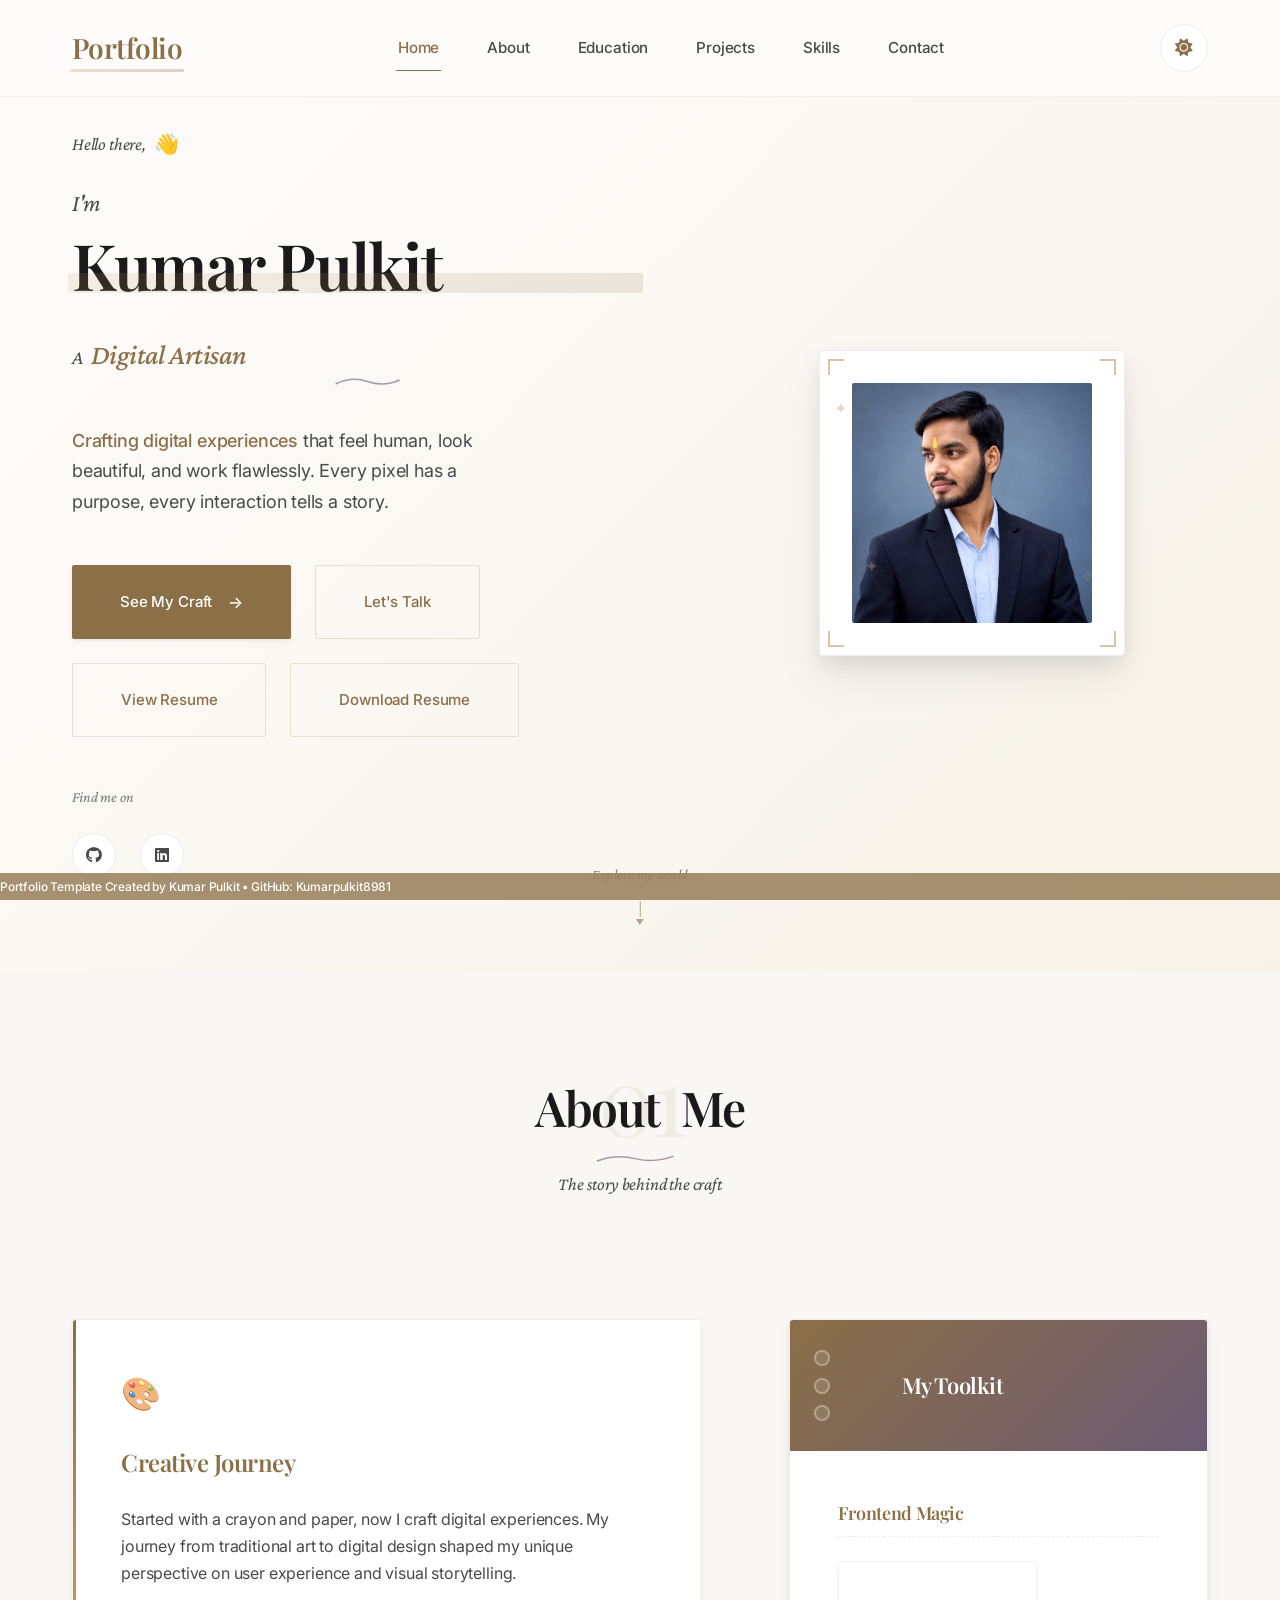
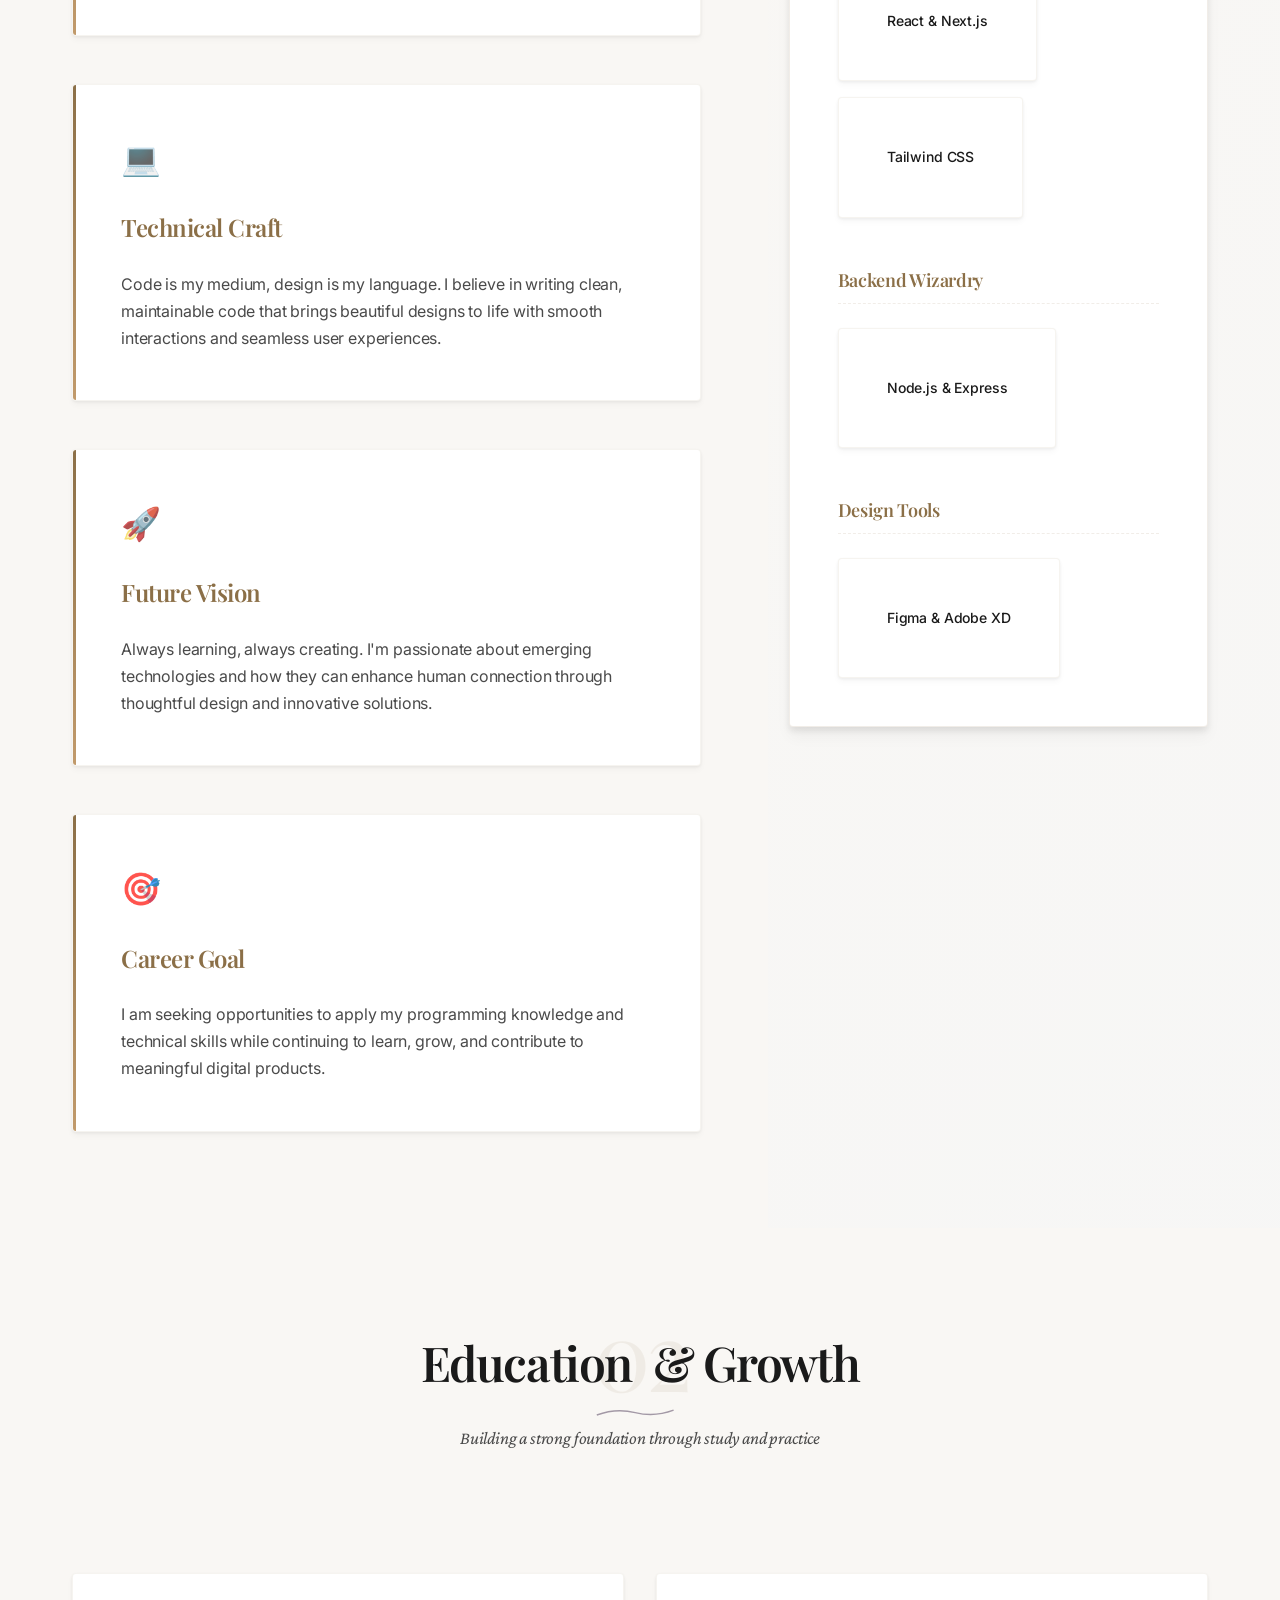
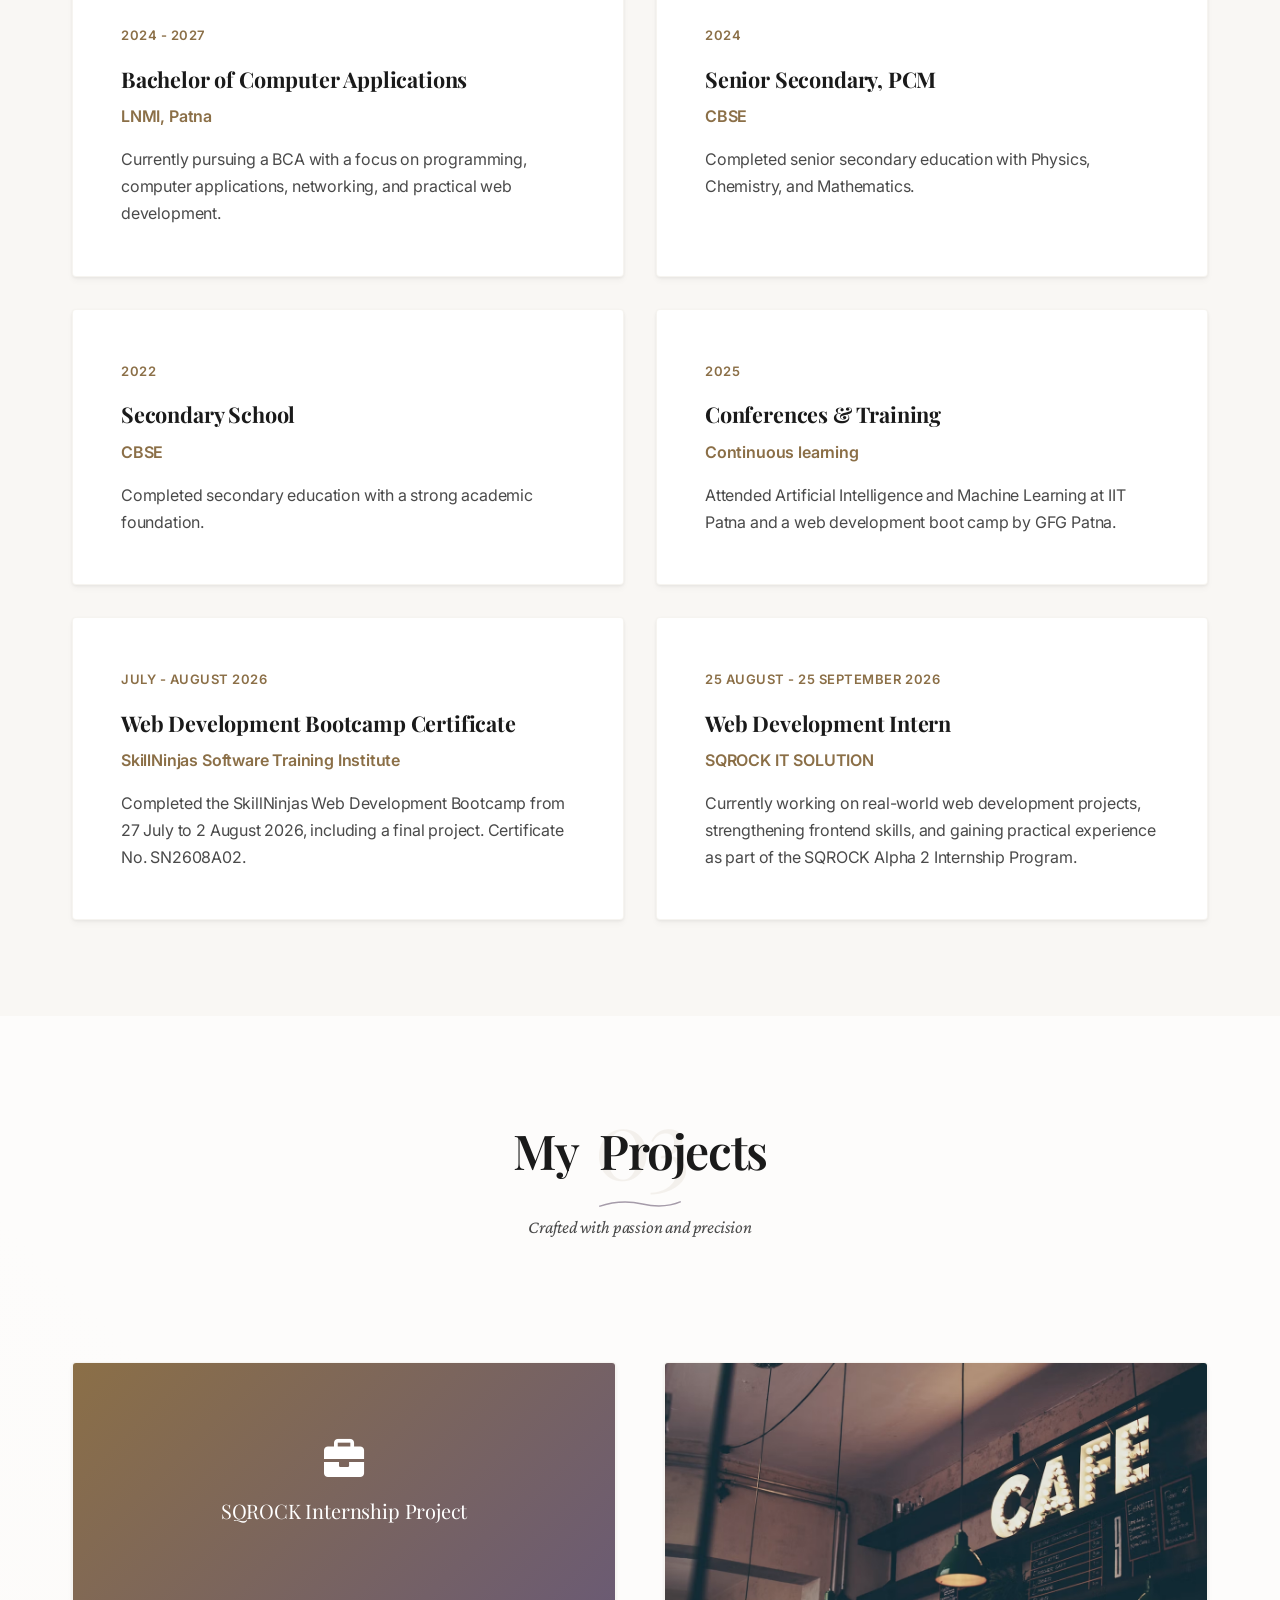
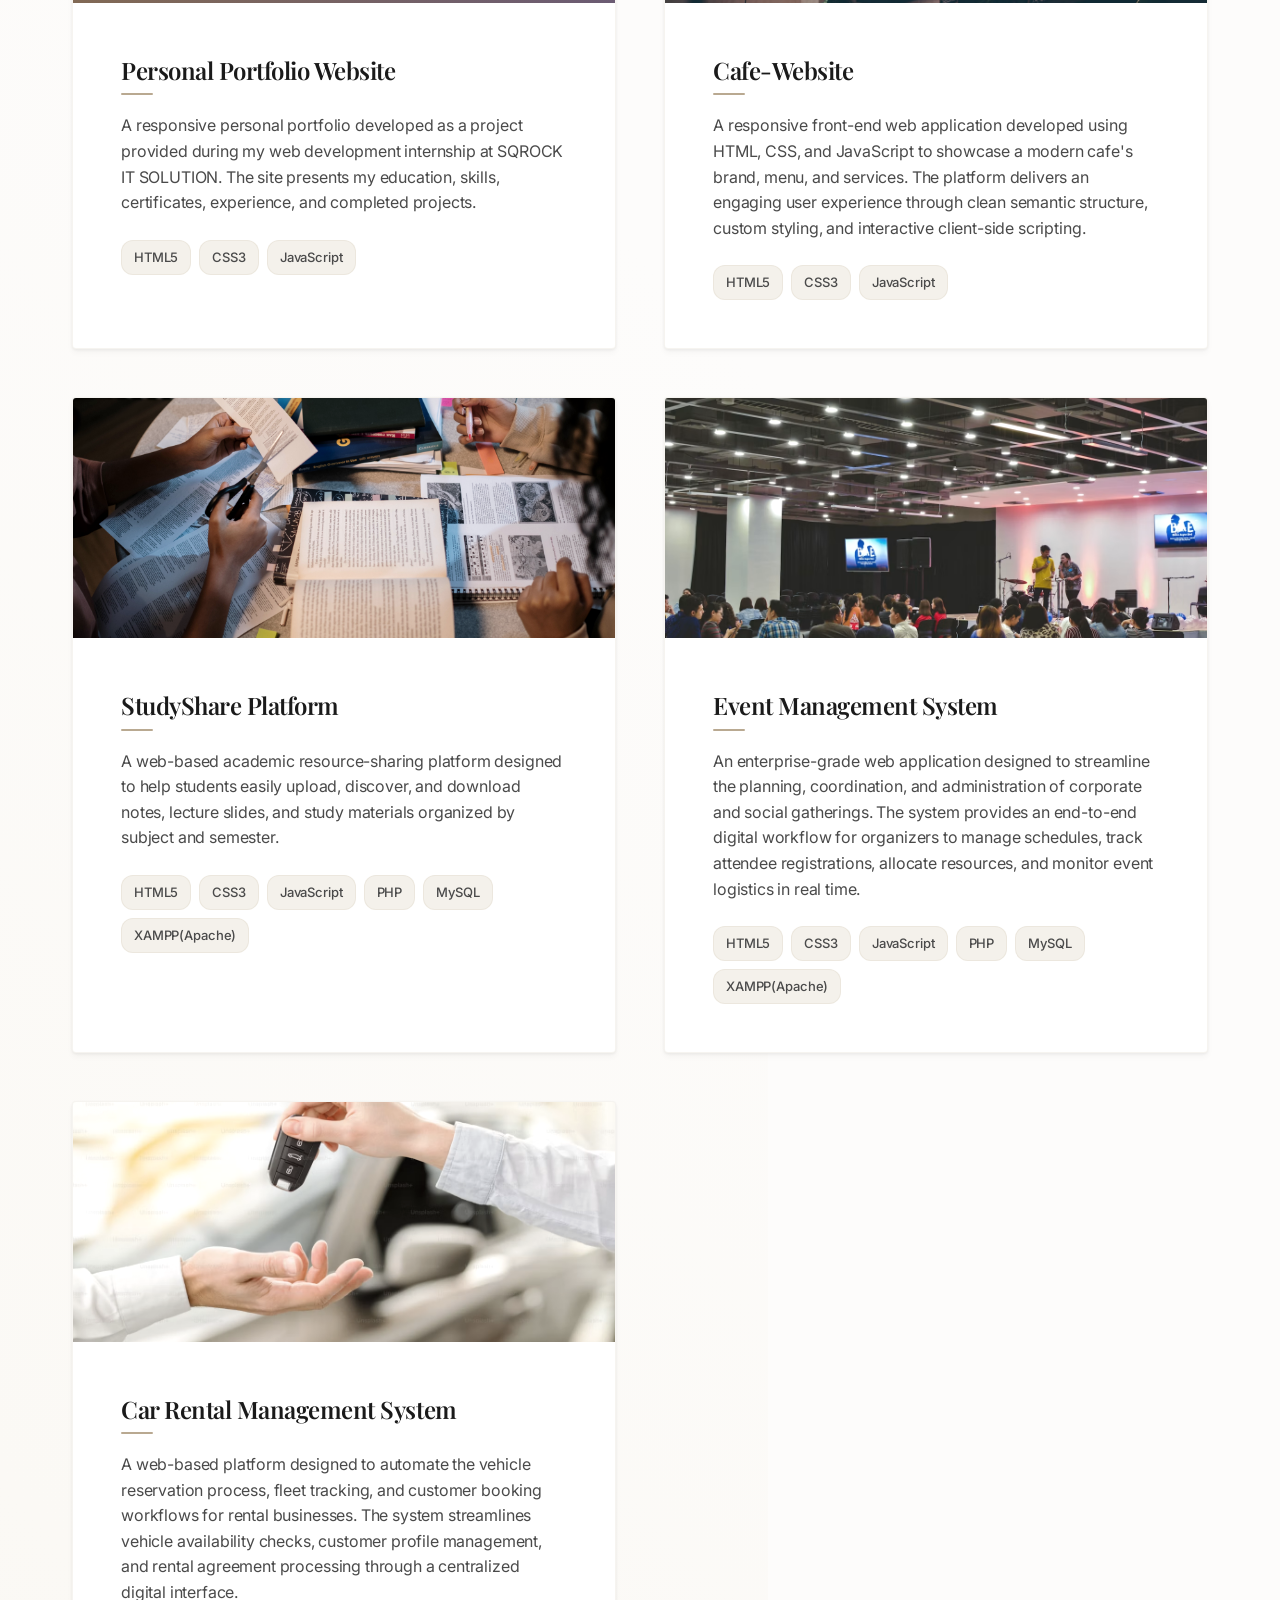
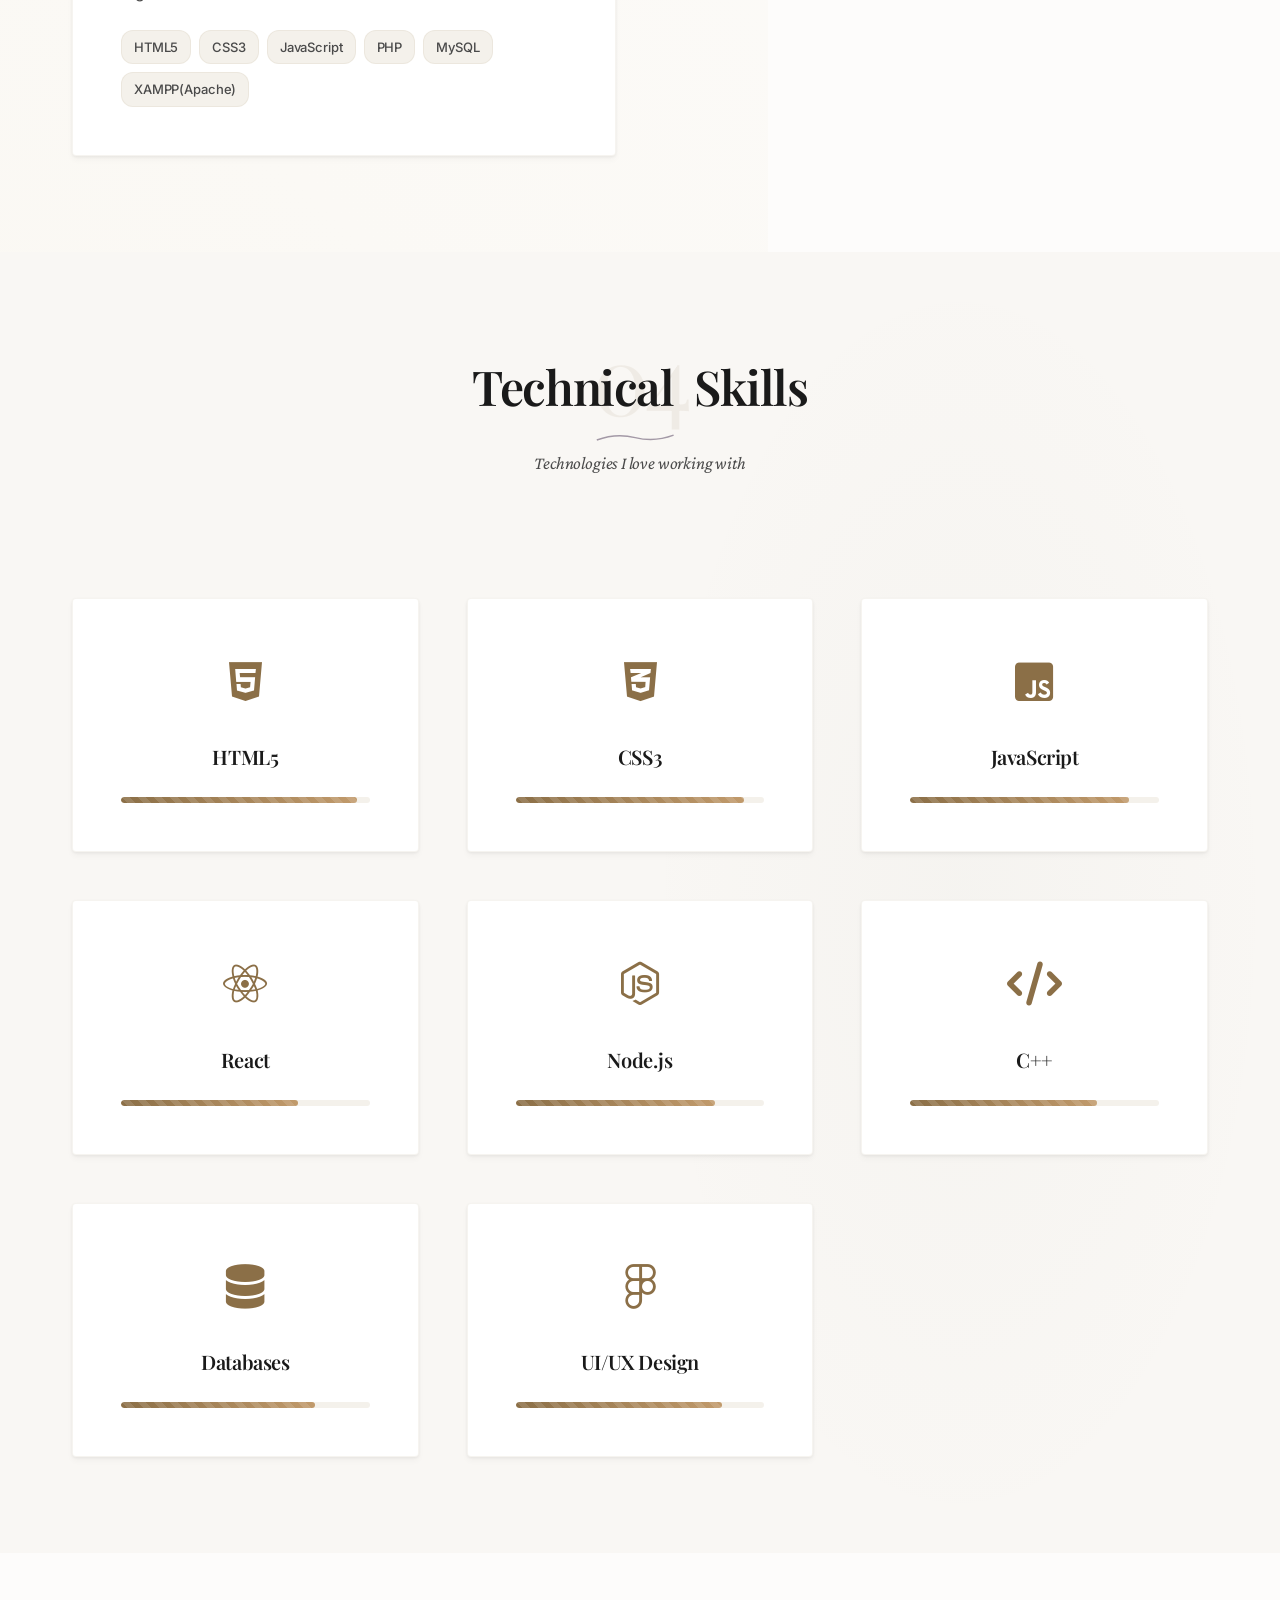
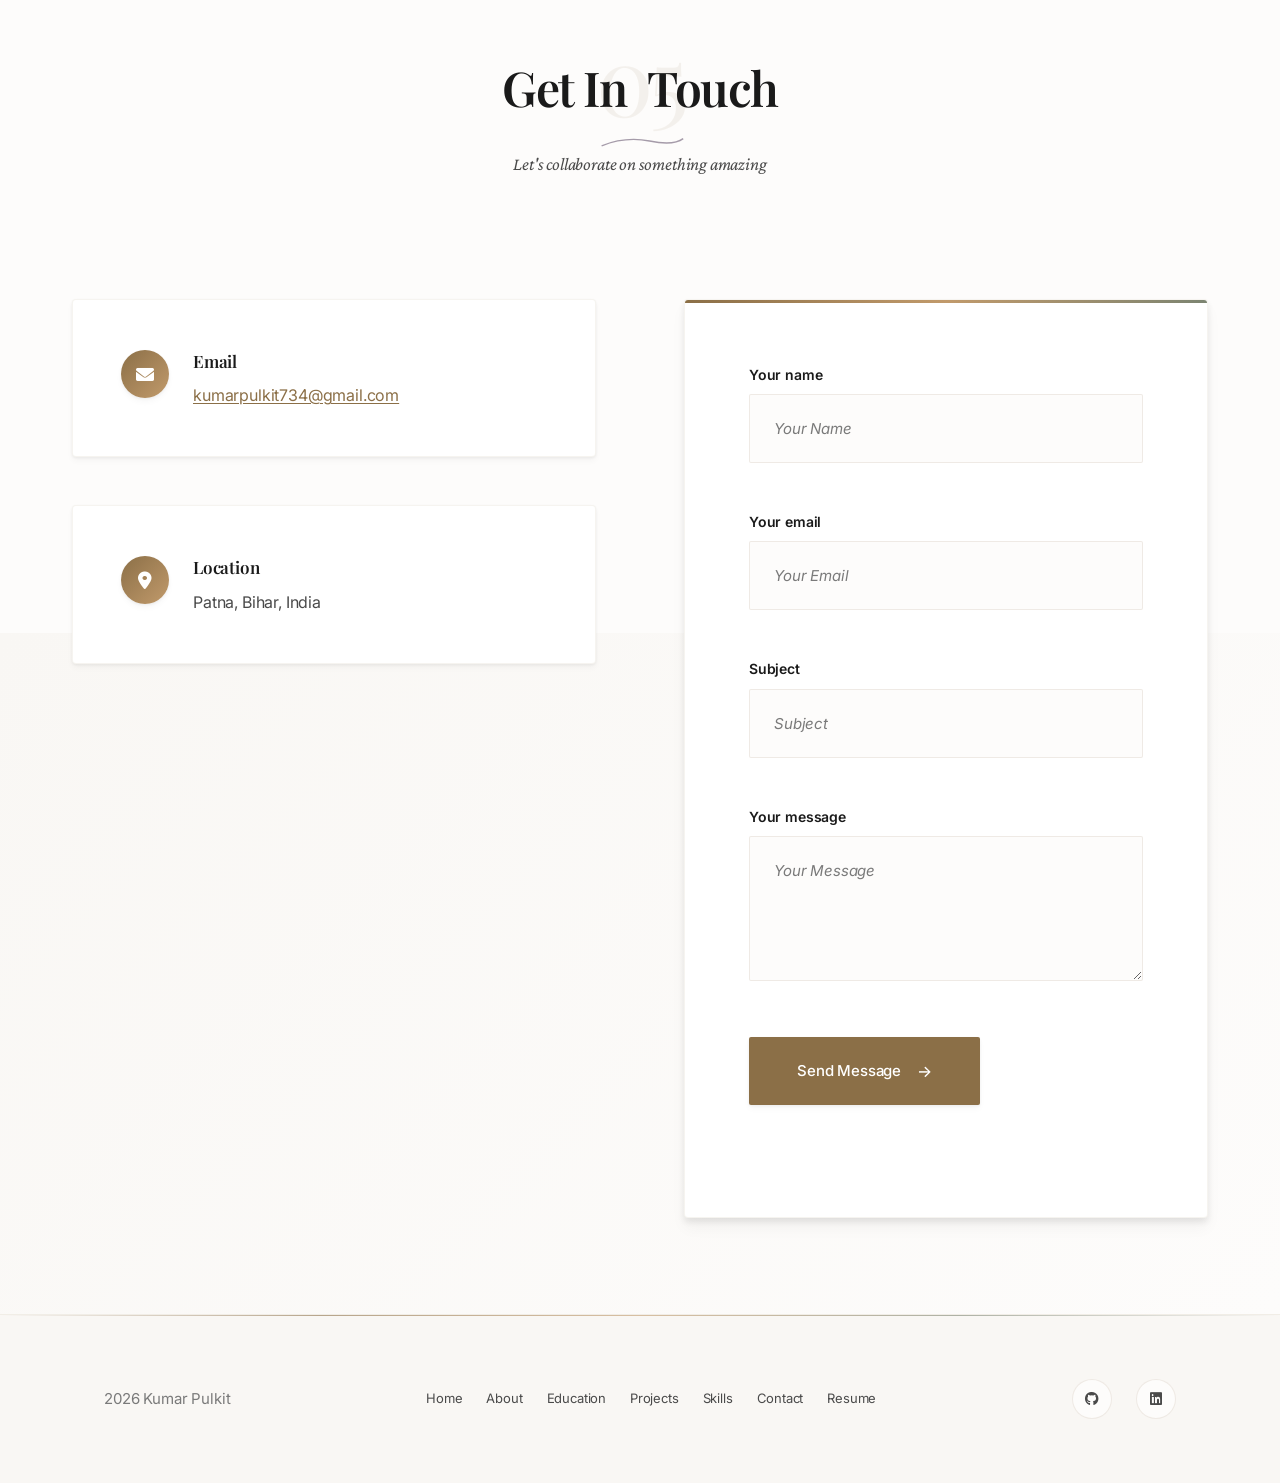
==== commit afabfb09: "Update index.html" ====
--- a/index.html
+++ b/index.html
@@ -281,13 +281,13 @@
                 <article class="education-card fade-in">
                     <span class="education-period">2024</span>
                     <h3>Senior Secondary, PCM</h3>
-                    <p class="education-place">CBSE | 63.7%</p>
+                    <p class="education-place">CBSE</p>
                     <p>Completed senior secondary education with Physics, Chemistry, and Mathematics.</p>
                 </article>
                 <article class="education-card fade-in">
                     <span class="education-period">2022</span>
                     <h3>Secondary School</h3>
-                    <p class="education-place">CBSE | 87.4%</p>
+                    <p class="education-place">CBSE</p>
                     <p>Completed secondary education with a strong academic foundation.</p>
                 </article>
                 <article class="education-card fade-in">
